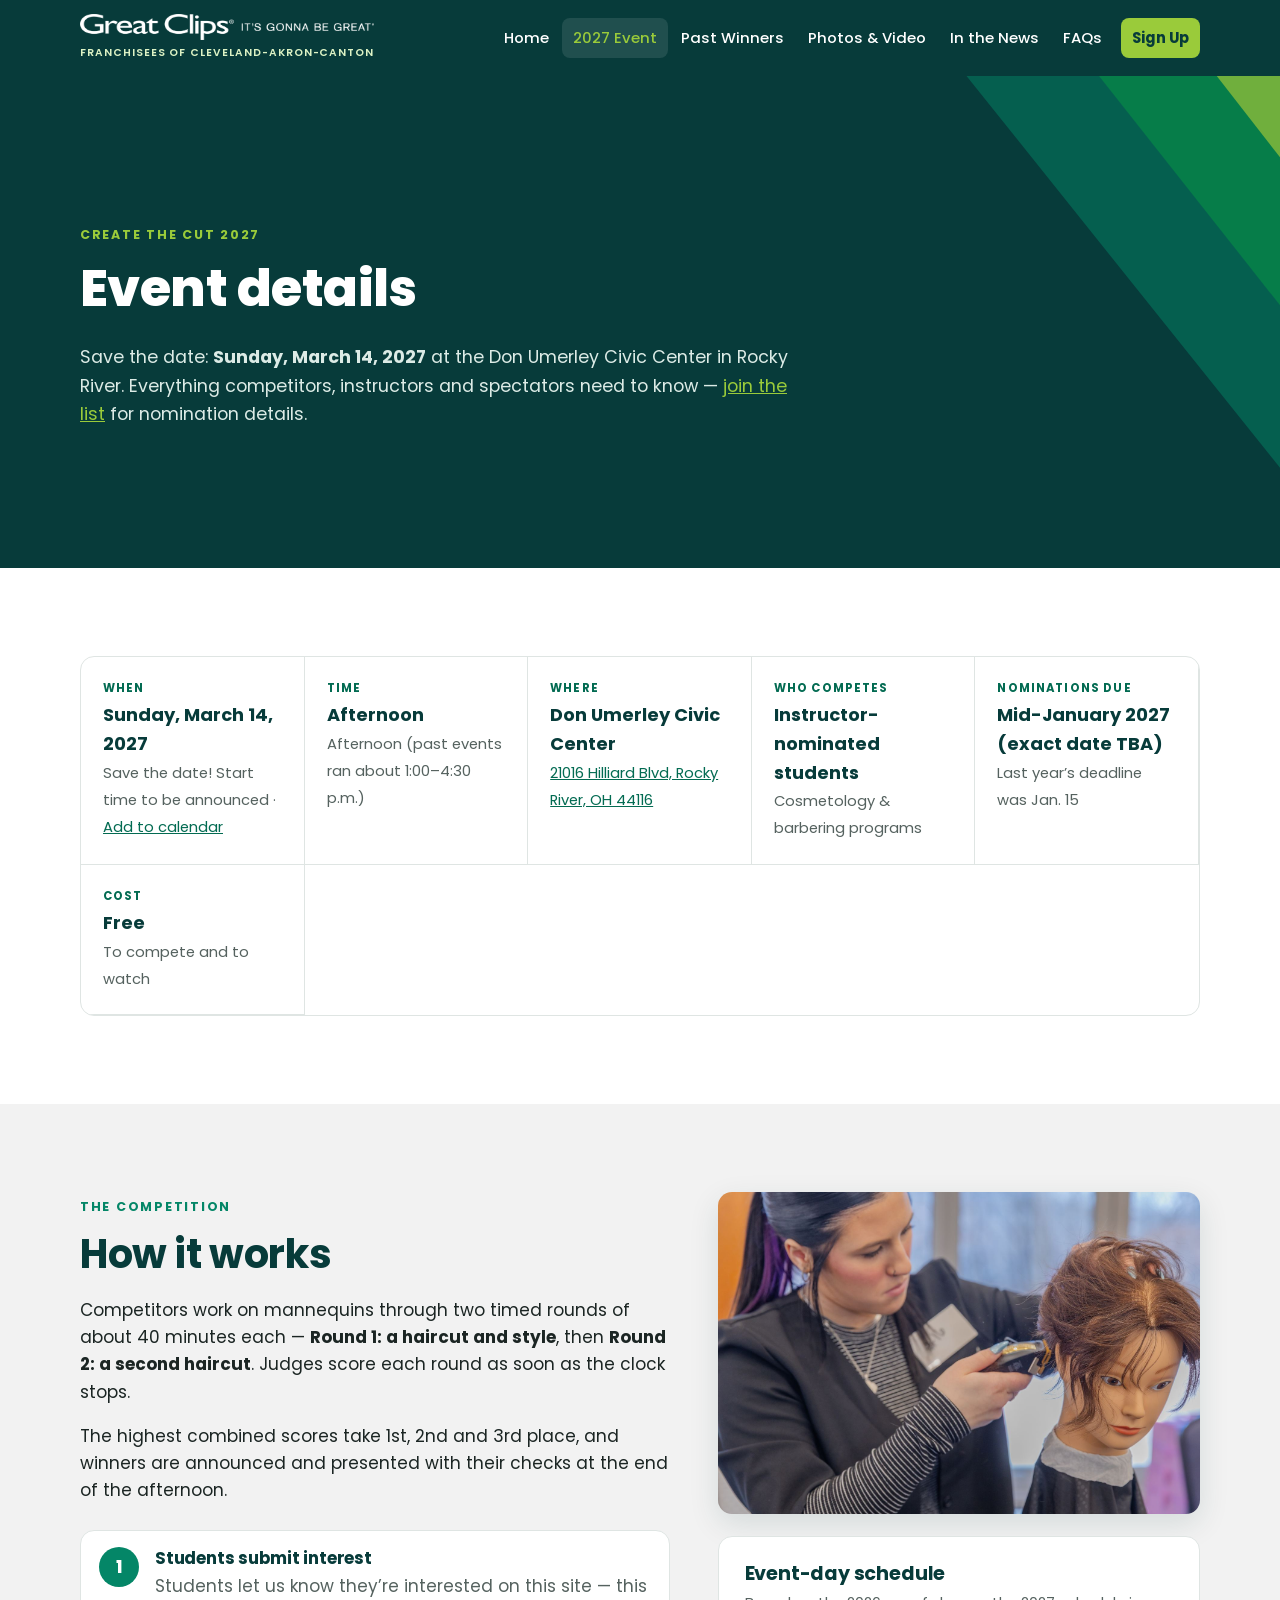
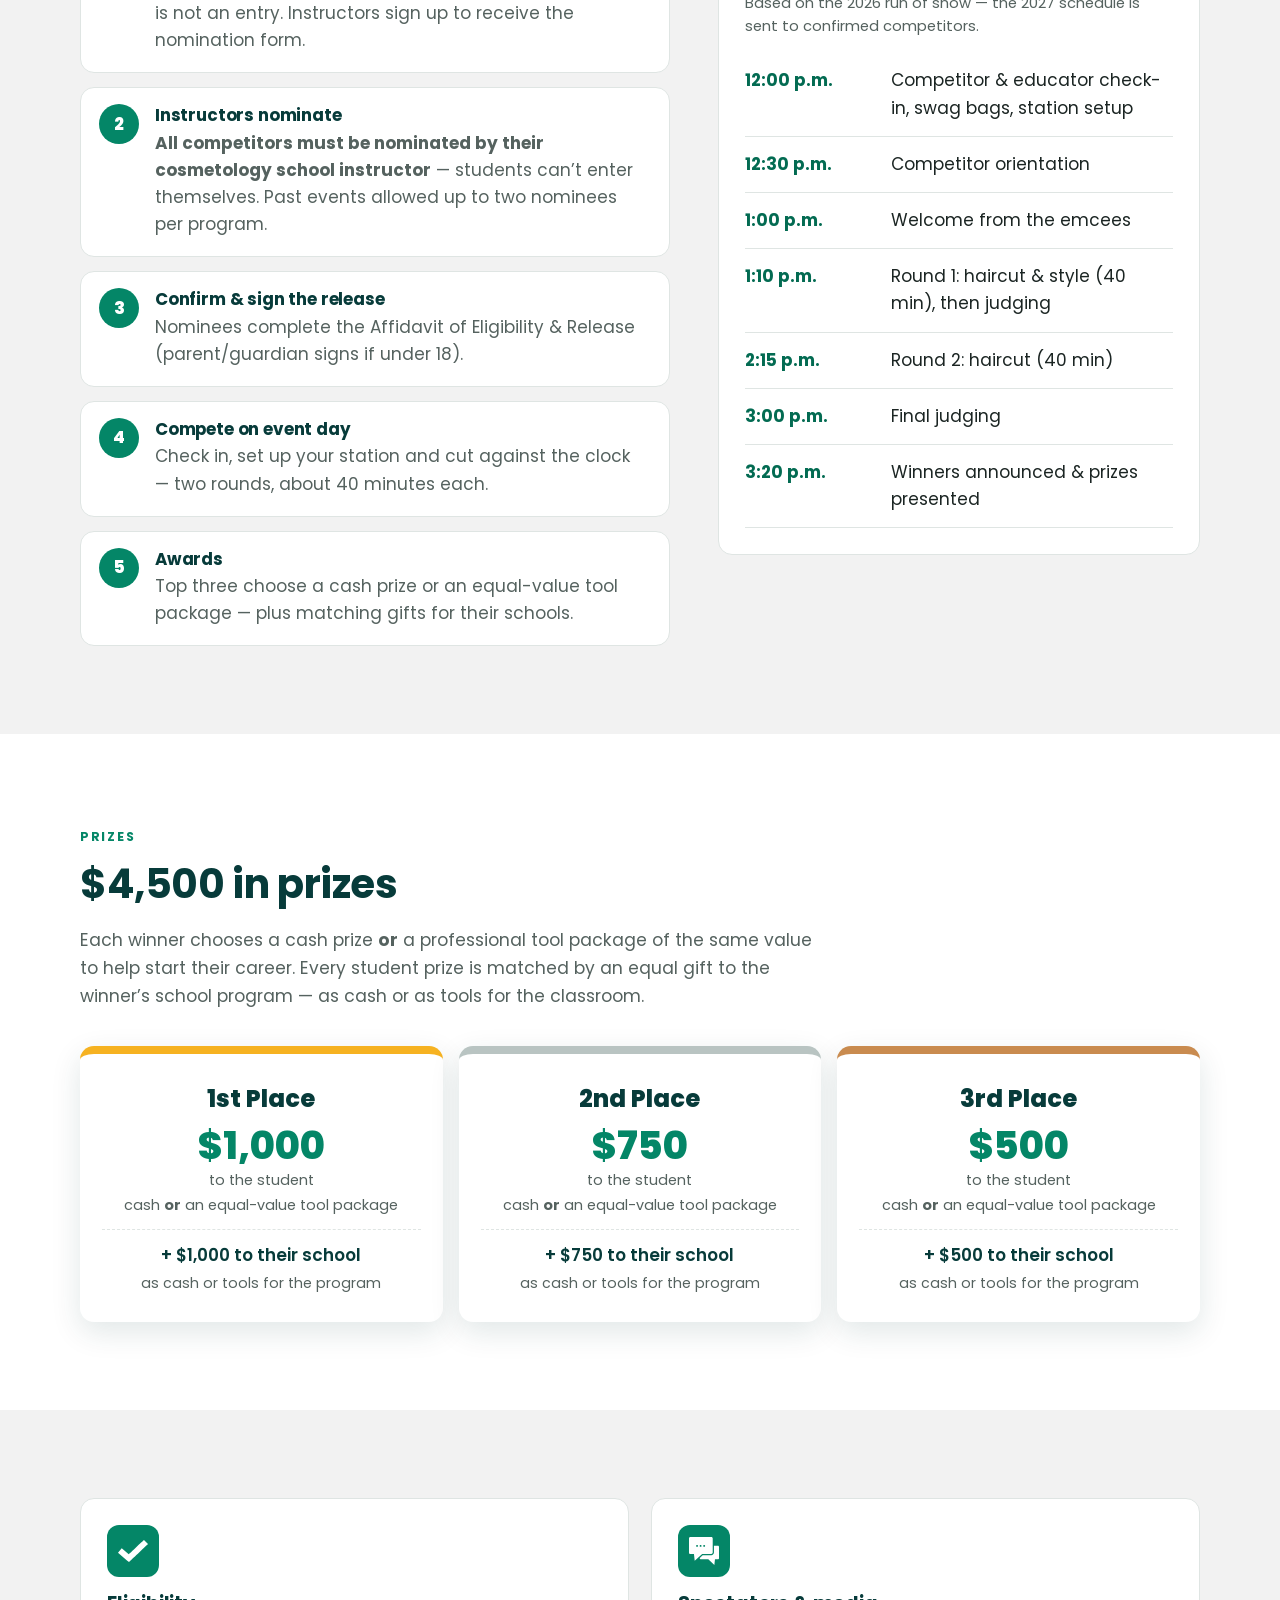
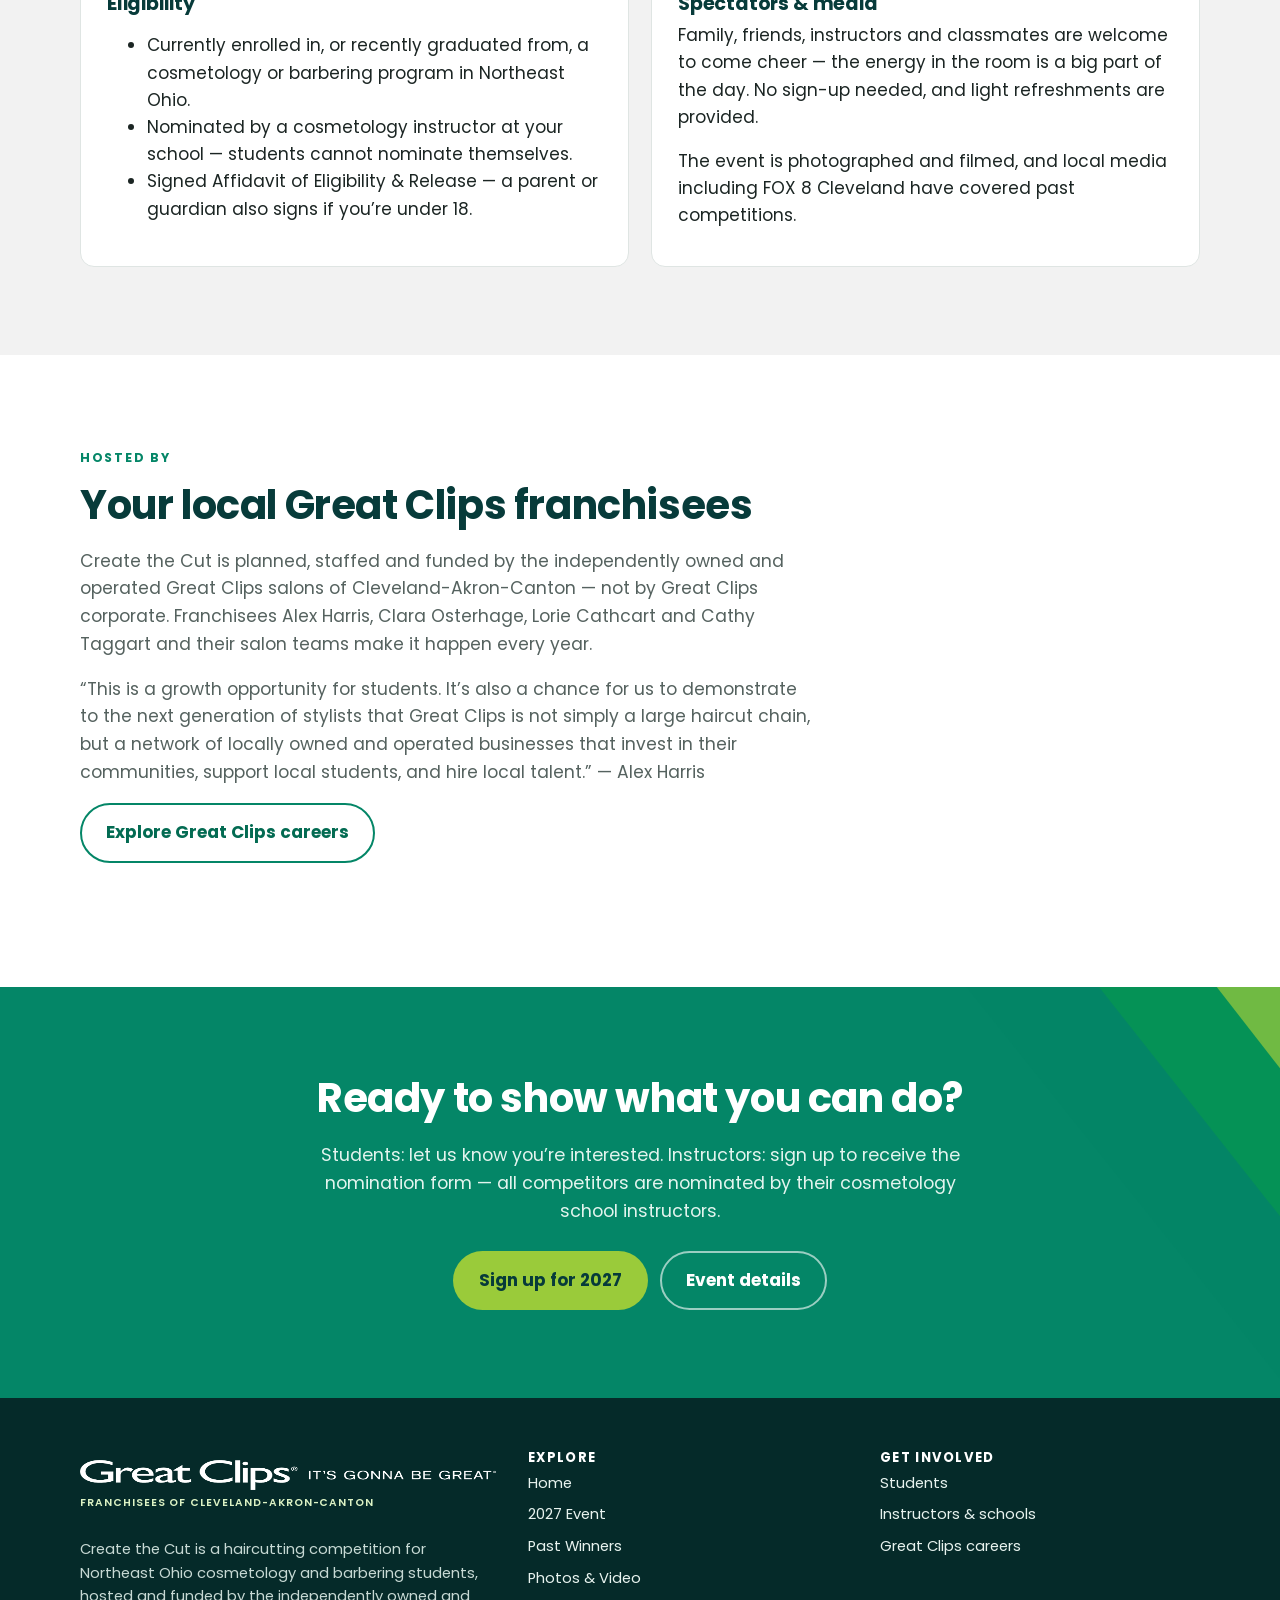
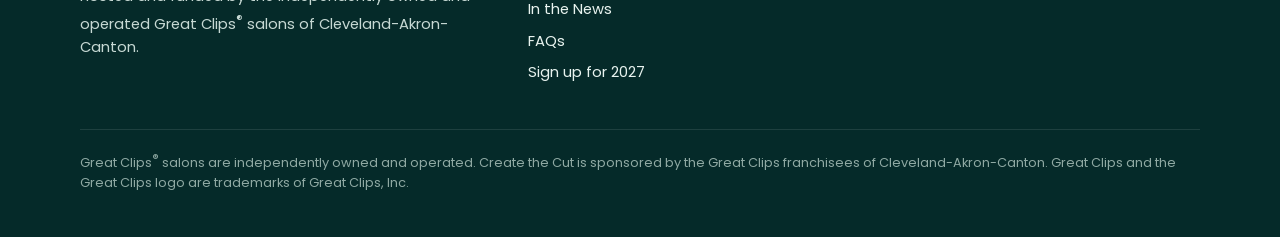
==== event.html @ e7cc9b96 "Add 2026 winners + 23 competitors; format = two 40-min rounds; 2026 run of show Co-Authored-By: Clau" ====
<!doctype html>
<html lang="en">
<head>
<meta charset="utf-8">
<meta name="viewport" content="width=device-width, initial-scale=1">
<title>Event Details | Create the Cut 2027</title>
<meta name="description" content="Date, format, prizes, eligibility and schedule for Create the Cut 2027, the Northeast Ohio student haircut competition.">
<meta property="og:title" content="Event Details | Create the Cut 2027">
<meta property="og:description" content="Date, format, prizes, eligibility and schedule for Create the Cut 2027, the Northeast Ohio student haircut competition.">
<meta property="og:image" content="assets/img/gallery/2025/ctc2025-01.jpg">
<meta name="theme-color" content="#073b3a">
<link rel="icon" href="assets/icons/shears.svg" type="image/svg+xml">
<link rel="preconnect" href="https://fonts.googleapis.com">
<link rel="preconnect" href="https://fonts.gstatic.com" crossorigin>
<link href="https://fonts.googleapis.com/css2?family=Poppins:wght@400;500;600;700;800&display=swap" rel="stylesheet">
<link rel="stylesheet" href="assets/css/site.css?v=1792579326">
</head>
<body>
<a class="skip" href="#main">Skip to content</a>
<header class="site-head">
  <div class="wrap">
    <a class="lockup " href="index.html" aria-label="Great Clips franchisees of Cleveland-Akron-Canton — home"><img src="assets/logo/gc-logo-tag-white.png" alt="Great Clips" width="276" height="26"><span>Franchisees of Cleveland-Akron-Canton</span></a>
    <button class="menu-btn" aria-expanded="false" aria-controls="nav">Menu</button>
    <nav class="nav" id="nav" aria-label="Main"><a href="index.html">Home</a><a href="event.html" aria-current=page>2027 Event</a><a href="past-events.html">Past Winners</a><a href="gallery.html">Photos & Video</a><a href="news.html">In the News</a><a href="faq.html">FAQs</a><a class="cta" href="signup.html">Sign Up</a></nav>
  </div>
</header>
<main id="main">

<section class="page-hero"><svg class="tri" viewBox="0 0 400 300" preserveAspectRatio="xMaxYMid slice" aria-hidden="true"><polygon points="160,0 400,0 400,300" fill="#048667" opacity=".55"/><polygon points="250,0 400,0 400,190" fill="#089f45" opacity=".55"/><polygon points="330,0 400,0 400,90" fill="#9acb3a" opacity=".8"/></svg><div class="wrap"><span class="eyebrow">Create the Cut 2027</span><h1>Event details</h1>
<p>Save the date: <b>Sunday, March 14, 2027</b> at the Don Umerley Civic Center in Rocky River. Everything competitors, instructors and spectators need to know — <a href="signup.html" style="color:var(--lime)">join the list</a> for nomination details.</p></div></section>

<section><div class="wrap">
  <div class="glance">
    <div><small>When</small><strong>Sunday, March 14, 2027</strong><span>Save the date! Start time to be announced · <a href="assets/create-the-cut-2027.ics" download>Add to calendar</a></span></div>
    <div><small>Time</small><strong>Afternoon</strong><span>Afternoon (past events ran about 1:00–4:30 p.m.)</span></div>
    <div><small>Where</small><strong>Don Umerley Civic Center</strong><span><a href="https://www.google.com/maps/search/?api=1&amp;query=Don+Umerley+Civic+Center+21016+Hilliard+Blvd+Rocky+River+OH+44116" target="_blank" rel="noopener">21016 Hilliard Blvd, Rocky River, OH 44116</a></span></div>
    <div><small>Who competes</small><strong>Instructor-nominated students</strong><span>Cosmetology &amp; barbering programs</span></div>
    <div><small>Nominations due</small><strong>Mid-January 2027 (exact date TBA)</strong><span>Last year’s deadline was Jan. 15</span></div>
    <div><small>Cost</small><strong>Free</strong><span>To compete and to watch</span></div>
  </div>
</div></section>

<section class="band-gray"><div class="wrap split" style="align-items:start">
  <div>
    <span class="eyebrow" style="color:var(--jade)">The competition</span>
    <h2>How it works</h2>
    <p>Competitors work on mannequins through two timed rounds of about 40 minutes each — <b>Round 1: a haircut and style</b>, then <b>Round 2: a second haircut</b>. Judges score each round as soon as the clock stops.</p>
    <p>The highest combined scores take 1st, 2nd and 3rd place, and winners are announced and presented with their checks at the end of the afternoon.</p>
    <div class="steps" style="margin-top:26px">
      <div class="step"><h3>Students submit interest</h3><p>Students let us know they’re interested on this site — this is not an entry. Instructors sign up to receive the nomination form.</p></div>
      <div class="step"><h3>Instructors nominate</h3><p><b>All competitors must be nominated by their cosmetology school instructor</b> — students can’t enter themselves. Past events allowed up to two nominees per program.</p></div>
      <div class="step"><h3>Confirm &amp; sign the release</h3><p>Nominees complete the Affidavit of Eligibility &amp; Release (parent/guardian signs if under 18).</p></div>
      <div class="step"><h3>Compete on event day</h3><p>Check in, set up your station and cut against the clock — two rounds, about 40 minutes each.</p></div>
      <div class="step"><h3>Awards</h3><p>Top three choose a cash prize or an equal-value tool package — plus matching gifts for their schools.</p></div>
    </div>
  </div>
  <div>
    <img src="assets/img/gallery/2025/ctc2025-21.jpg" alt="Competitor working on a haircut" loading="lazy" style="margin-bottom:22px">
    <div class="card">
      <h3>Event-day schedule</h3>
      <p style="color:var(--muted);font-size:.92rem">Based on the 2026 run of show — the 2027 schedule is sent to confirmed competitors.</p>
      <ul class="sched">
        <li><b>12:00 p.m.</b><span>Competitor &amp; educator check-in, swag bags, station setup</span></li>
        <li><b>12:30 p.m.</b><span>Competitor orientation</span></li>
        <li><b>1:00 p.m.</b><span>Welcome from the emcees</span></li>
        <li><b>1:10 p.m.</b><span>Round 1: haircut &amp; style (40 min), then judging</span></li>
        <li><b>2:15 p.m.</b><span>Round 2: haircut (40 min)</span></li>
        <li><b>3:00 p.m.</b><span>Final judging</span></li>
        <li><b>3:20 p.m.</b><span>Winners announced &amp; prizes presented</span></li>
      </ul>
    </div>
  </div>
</div></section>

<section><div class="wrap">
  <div class="section-head"><span class="eyebrow" style="color:var(--jade)">Prizes</span><h2>$4,500 in prizes</h2>
  <p>Each winner chooses a cash prize <b>or</b> a professional tool package of the same value to help start their career. Every student prize is matched by an equal gift to the winner’s school program — as cash or as tools for the classroom.</p></div>
  <div class="prizes"><div class="prize p1"><div class="place">1st Place</div><div class="amt">$1,000</div><div class="who">to the student</div><div class="who" style="margin-top:2px">cash <b>or</b> an equal-value tool package</div><span class="plus">+ $1,000 to their school<br><small style="font-weight:400;color:var(--muted)">as cash or tools for the program</small></span></div><div class="prize p2"><div class="place">2nd Place</div><div class="amt">$750</div><div class="who">to the student</div><div class="who" style="margin-top:2px">cash <b>or</b> an equal-value tool package</div><span class="plus">+ $750 to their school<br><small style="font-weight:400;color:var(--muted)">as cash or tools for the program</small></span></div><div class="prize p3"><div class="place">3rd Place</div><div class="amt">$500</div><div class="who">to the student</div><div class="who" style="margin-top:2px">cash <b>or</b> an equal-value tool package</div><span class="plus">+ $500 to their school<br><small style="font-weight:400;color:var(--muted)">as cash or tools for the program</small></span></div></div>
</div></section>

<section class="band-gray"><div class="wrap grid g2">
  <div class="card"><div class="ico"><img src="assets/icons/checkmark.svg" alt=""></div><h3>Eligibility</h3>
    <ul>
      <li>Currently enrolled in, or recently graduated from, a cosmetology or barbering program in Northeast Ohio.</li>
      <li>Nominated by a cosmetology instructor at your school — students cannot nominate themselves.</li>
      <li>Signed Affidavit of Eligibility &amp; Release — a parent or guardian also signs if you’re under 18.</li>
    </ul></div>
  <div class="card"><div class="ico"><img src="assets/icons/chat.svg" alt=""></div><h3>Spectators &amp; media</h3>
    <p>Family, friends, instructors and classmates are welcome to come cheer — the energy in the room is a big part of the day. No sign-up needed, and light refreshments are provided.</p>
    <p>The event is photographed and filmed, and local media including FOX 8 Cleveland have covered past competitions.</p></div>
</div></section>

<section><div class="wrap">
  <div class="section-head"><span class="eyebrow" style="color:var(--jade)">Hosted by</span><h2>Your local Great Clips franchisees</h2>
  <p>Create the Cut is planned, staffed and funded by the independently owned and operated Great Clips salons of Cleveland-Akron-Canton — not by Great Clips corporate. Franchisees Alex Harris, Clara Osterhage, Lorie Cathcart and Cathy Taggart and their salon teams make it happen every year.</p>
  <p>“This is a growth opportunity for students. It’s also a chance for us to demonstrate to the next generation of stylists that Great Clips is not simply a large haircut chain, but a network of locally owned and operated businesses that invest in their communities, support local students, and hire local talent.” — Alex Harris</p>
  <a class="btn btn-outline" href="https://jobs.greatclips.com" target="_blank" rel="noopener">Explore Great Clips careers</a></div>
</div></section>
<section class="cta-band"><svg class="tri" viewBox="0 0 400 300" preserveAspectRatio="xMaxYMid slice" aria-hidden="true"><polygon points="160,0 400,0 400,300" fill="#048667" opacity=".55"/><polygon points="250,0 400,0 400,190" fill="#089f45" opacity=".55"/><polygon points="330,0 400,0 400,90" fill="#9acb3a" opacity=".8"/></svg><div class="wrap" style="position:relative;z-index:1">
  <h2>Ready to show what you can do?</h2><p>Students: let us know you’re interested. Instructors: sign up to receive the nomination form — all competitors are nominated by their cosmetology school instructors.</p>
  <div class="btn-row"><a class="btn btn-lime" href="signup.html">Sign up for 2027</a><a class="btn btn-ghost" href="event.html">Event details</a></div>
</div></section>

</main>
<footer class="site-foot">
  <div class="wrap">
    <div class="cols">
      <div>
        <a class="lockup " href="index.html" aria-label="Great Clips franchisees of Cleveland-Akron-Canton — home"><img src="assets/logo/gc-logo-tag-white.png" alt="Great Clips" width="276" height="26"><span>Franchisees of Cleveland-Akron-Canton</span></a>
        <p style="margin-top:16px;max-width:30rem">Create the Cut is a haircutting competition for Northeast Ohio cosmetology and barbering students, hosted and funded by the independently owned and operated Great Clips<sup>®</sup> salons of Cleveland-Akron-Canton.</p>
      </div>
      <div>
        <h4>Explore</h4>
        <ul><li><a href="index.html">Home</a></li><li><a href="event.html">2027 Event</a></li><li><a href="past-events.html">Past Winners</a></li><li><a href="gallery.html">Photos & Video</a></li><li><a href="news.html">In the News</a></li><li><a href="faq.html">FAQs</a></li><li><a href="signup.html">Sign up for 2027</a></li></ul>
      </div>
      <div>
        <h4>Get involved</h4>
        <ul>
          <li><a href="signup.html?role=student">Students</a></li>
          <li><a href="signup.html?role=instructor">Instructors &amp; schools</a></li>
          <li><a href="https://jobs.greatclips.com" target="_blank" rel="noopener">Great Clips careers</a></li>
          
        </ul>
      </div>
    </div>
    <p class="fine">Great Clips<sup>®</sup> salons are independently owned and operated. Create the Cut is sponsored by the Great Clips franchisees of Cleveland-Akron-Canton. Great Clips and the Great Clips logo are trademarks of Great Clips, Inc.</p>
  </div>
</footer>
<div class="lightbox" role="dialog" aria-modal="true" aria-label="Photo viewer">
  <button class="x" aria-label="Close">×</button><button class="prev" aria-label="Previous photo">‹</button>
  <img alt=""><button class="next" aria-label="Next photo">›</button>
</div>
<script src="assets/js/site.js?v=1792579326"></script>
</body>
</html>
---- assets/css/site.css ----
/* Create the Cut — Great Clips 2025 brand: green-led palette, Poppins (digital brand font), black/white logo only. */
:root {
  --jade: #048667;
  --jade-ink: #036b52;
  --lime: #9acb3a;
  --emerald: #089f45;
  --dark: #073b3a;
  --darker: #052a29;
  --sky: #bee5e6;
  --mint: #ddf3c5;
  --gray: #f2f2f2;
  --marigold: #f6b221;
  --ink: #1b2523;
  --muted: #55625f;
  --line: #dfe5e3;
  --white: #fff;
  --radius: 14px;
  --shadow: 0 10px 30px rgba(7, 59, 58, .12);
  --max: 1160px;
  color-scheme: light;
}
* { box-sizing: border-box; }
html { scroll-behavior: smooth; -webkit-text-size-adjust: 100%; }
body {
  margin: 0; background: var(--white); color: var(--ink);
  font: 400 17px/1.6 "Poppins", system-ui, -apple-system, "Segoe UI", sans-serif;
}
img, video, iframe { max-width: 100%; display: block; }
a { color: var(--jade-ink); }
a:hover { color: var(--emerald); }
h1, h2, h3, h4 { line-height: 1.15; margin: 0 0 .5em; color: var(--dark); letter-spacing: -.01em; }
h1 { font-size: clamp(2.3rem, 5.5vw, 4.1rem); font-weight: 800; }
h2 { font-size: clamp(1.7rem, 3.4vw, 2.5rem); font-weight: 700; }
h3 { font-size: 1.2rem; font-weight: 700; }
p { margin: 0 0 1em; }
.wrap { max-width: var(--max); margin: 0 auto; padding: 0 20px; }
.skip { position: absolute; left: -999px; }
.skip:focus { left: 12px; top: 12px; z-index: 99; background: #fff; padding: 8px 12px; }
:focus-visible { outline: 3px solid var(--lime); outline-offset: 2px; }

/* ---------- header / logo lockup ---------- */
.site-head { background: var(--dark); color: #fff; position: sticky; top: 0; z-index: 50; }
.site-head .wrap { display: flex; align-items: center; justify-content: space-between; gap: 16px; min-height: 76px; }
.lockup { display: flex; flex-direction: column; text-decoration: none; color: #fff; padding: 10px 0; }
.lockup img { height: 26px; width: auto; }
.lockup span { font-size: .66rem; font-weight: 600; letter-spacing: .09em; text-transform: uppercase; color: var(--mint); margin-top: 5px; white-space: nowrap; }
.nav { display: flex; gap: 2px; align-items: center; }
.nav a { color: #fff; text-decoration: none; font-weight: 500; font-size: .93rem; padding: 8px 11px; border-radius: 8px; }
.nav a:hover, .nav a[aria-current="page"] { background: rgba(255,255,255,.1); color: var(--lime); }
.nav a.cta { background: var(--lime); color: var(--dark); font-weight: 700; margin-left: 6px; }
.nav a.cta:hover { background: #b2dc5c; color: var(--dark); }
.menu-btn { display: none; background: none; border: 2px solid rgba(255,255,255,.35); color: #fff; border-radius: 8px; padding: 6px 12px; font: inherit; font-weight: 600; cursor: pointer; }
@media (max-width: 960px) {
  .menu-btn { display: block; }
  .nav { display: none; position: absolute; left: 0; right: 0; top: 100%; background: var(--dark); flex-direction: column; align-items: stretch; padding: 8px 16px 18px; border-top: 1px solid rgba(255,255,255,.1); }
  .nav.open { display: flex; }
  .nav a { padding: 12px; font-size: 1rem; }
  .nav a.cta { margin: 8px 0 0; text-align: center; }
}

/* ---------- buttons ---------- */
.btn { display: inline-flex; align-items: center; gap: 8px; padding: 14px 24px; border-radius: 999px; font-weight: 700; text-decoration: none; border: 2px solid transparent; cursor: pointer; font: inherit; font-weight: 700; transition: transform .15s, background .15s; }
.btn:hover { transform: translateY(-1px); }
.btn-lime { background: var(--lime); color: var(--dark); }
.btn-lime:hover { background: #b2dc5c; color: var(--dark); }
.btn-jade { background: var(--jade); color: #fff; }
.btn-jade:hover { background: var(--jade-ink); color: #fff; }
.btn-ghost { border-color: rgba(255,255,255,.6); color: #fff; }
.btn-ghost:hover { background: rgba(255,255,255,.1); color: #fff; }
.btn-outline { border-color: var(--jade); color: var(--jade-ink); }
.btn-row { display: flex; flex-wrap: wrap; gap: 12px; }

/* ---------- hero ---------- */
.hero { position: relative; color: #fff; background: var(--dark); overflow: hidden; }
.hero-bg { position: absolute; inset: 0; background: center 35%/cover no-repeat; opacity: .42; }
.hero::after { content: ""; position: absolute; inset: 0; background: linear-gradient(100deg, var(--dark) 15%, rgba(7,59,58,.55) 60%, rgba(4,134,103,.35)); }
.hero .wrap { position: relative; z-index: 1; padding-top: clamp(56px, 9vw, 110px); padding-bottom: clamp(56px, 9vw, 110px); }
.hero h1 { color: #fff; max-width: 13ch; }
.hero h1 em { font-style: normal; color: var(--lime); }
.hero .lede { font-size: clamp(1.05rem, 1.6vw, 1.25rem); max-width: 40rem; color: #e8f3ef; }
.eyebrow { display: inline-block; font-size: .78rem; font-weight: 700; letter-spacing: .14em; text-transform: uppercase; color: var(--lime); margin-bottom: 14px; }
.hero .facts { display: flex; flex-wrap: wrap; gap: 10px 28px; margin: 22px 0 30px; font-weight: 600; }
.hero .facts span::before { content: "▸ "; color: var(--lime); }
.page-hero { background: var(--dark); color: #fff; position: relative; overflow: hidden; }
.page-hero .wrap { padding-top: 56px; padding-bottom: 52px; position: relative; z-index: 1; }
.page-hero h1 { color: #fff; font-size: clamp(2rem, 4.4vw, 3.2rem); }
.page-hero p { color: #dcebe6; max-width: 46rem; font-size: 1.1rem; margin: 0; }
.tri { position: absolute; right: -40px; top: 0; bottom: 0; width: 46%; pointer-events: none; opacity: .9; }

/* ---------- sections ---------- */
section { padding: clamp(52px, 7vw, 88px) 0; }
.band-gray { background: var(--gray); }
.band-mint { background: var(--mint); }
.band-jade { background: var(--jade); color: #fff; }
.band-jade h2, .band-jade h3 { color: #fff; }
.band-dark { background: var(--dark); color: #fff; }
.band-dark h2, .band-dark h3 { color: #fff; }
.section-head { max-width: 46rem; margin-bottom: 36px; }
.section-head p { color: var(--muted); font-size: 1.08rem; }
.band-jade .section-head p, .band-dark .section-head p { color: #dcefe8; }
.grid { display: grid; gap: 22px; }
.g2 { grid-template-columns: repeat(auto-fit, minmax(300px, 1fr)); }
.g3 { grid-template-columns: repeat(auto-fit, minmax(260px, 1fr)); }
.g4 { grid-template-columns: repeat(auto-fit, minmax(200px, 1fr)); }
.split { display: grid; grid-template-columns: 1.1fr .9fr; gap: 48px; align-items: center; }
@media (max-width: 860px) { .split { grid-template-columns: 1fr; gap: 28px; } }
.split img { border-radius: var(--radius); box-shadow: var(--shadow); width: 100%; height: 100%; max-height: 460px; object-fit: cover; }

/* ---------- cards / stats ---------- */
.card { background: #fff; border: 1px solid var(--line); border-radius: var(--radius); padding: 26px; }
.card h3 { margin-bottom: .35em; }
.card p:last-child { margin-bottom: 0; }
.card .ico { width: 52px; height: 52px; border-radius: 12px; background: var(--jade); display: grid; place-items: center; margin-bottom: 16px; }
.card .ico img { width: 30px; height: 30px; filter: brightness(0) invert(1); }
.stat { text-align: left; padding: 6px 0; }
.stat b { display: block; font-size: clamp(2.3rem, 4.6vw, 3.3rem); font-weight: 800; color: var(--lime); line-height: 1; margin-bottom: 8px; }
.stat span { font-weight: 500; color: #e6f2ee; }
.band-mint .stat b, .band-gray .stat b { color: var(--jade); }
.band-mint .stat span { color: var(--dark); }
.note { font-size: .82rem; color: var(--muted); margin-top: 20px; }
.band-jade .note, .band-dark .note { color: #bfe0d6; }

/* prize table */
.prizes { display: grid; grid-template-columns: repeat(3, 1fr); gap: 16px; }
@media (max-width: 700px) { .prizes { grid-template-columns: 1fr; } }
.prize { background: #fff; color: var(--ink); border-radius: var(--radius); padding: 26px 22px; text-align: center; border-top: 8px solid var(--lime); box-shadow: var(--shadow); }
.prize.p1 { border-top-color: var(--marigold); }
.prize.p2 { border-top-color: #b9c4c2; }
.prize.p3 { border-top-color: #c98b4f; }
.prize .place { font-weight: 800; font-size: 1.5rem; color: var(--dark); }
.prize .amt { font-size: 2.4rem; font-weight: 800; color: var(--jade); line-height: 1.1; margin: 6px 0 2px; }
.prize .who { font-size: .9rem; color: var(--muted); }
.prize .plus { display: block; margin-top: 12px; padding-top: 12px; border-top: 1px dashed var(--line); font-weight: 600; color: var(--dark); }

/* timeline / steps */
.steps { counter-reset: s; display: grid; gap: 14px; }
.step { position: relative; padding: 18px 20px 18px 74px; background: #fff; border: 1px solid var(--line); border-radius: var(--radius); }
.step::before { counter-increment: s; content: counter(s); position: absolute; left: 18px; top: 16px; width: 40px; height: 40px; border-radius: 50%; background: var(--jade); color: #fff; font-weight: 800; display: grid; place-items: center; }
.step h3 { margin: 0 0 4px; font-size: 1.05rem; }
.step p { margin: 0; color: var(--muted); }
.sched { list-style: none; margin: 0; padding: 0; }
.sched li { display: grid; grid-template-columns: 130px 1fr; gap: 16px; padding: 14px 0; border-bottom: 1px solid var(--line); }
.sched li b { color: var(--jade-ink); }
@media (max-width: 520px) { .sched li { grid-template-columns: 1fr; gap: 2px; } }
.glance { display: grid; grid-template-columns: repeat(auto-fit, minmax(220px, 1fr)); gap: 0; border: 1px solid var(--line); border-radius: var(--radius); overflow: hidden; background: #fff; }
.glance div { padding: 22px; border-right: 1px solid var(--line); border-bottom: 1px solid var(--line); }
.glance small { display: block; text-transform: uppercase; letter-spacing: .1em; font-weight: 700; font-size: .72rem; color: var(--jade-ink); margin-bottom: 4px; }
.glance strong { display: block; font-size: 1.12rem; color: var(--dark); }
.glance span { color: var(--muted); font-size: .92rem; }
.tag { display: inline-block; background: var(--mint); color: var(--dark); font-weight: 600; font-size: .78rem; padding: 3px 10px; border-radius: 999px; }
.tba { background: #fff4d6; color: #6b4b00; }

/* ---------- past events ---------- */
.year-nav { display: flex; gap: 8px; flex-wrap: wrap; margin-bottom: 8px; }
.year-nav a { text-decoration: none; font-weight: 700; padding: 8px 18px; border-radius: 999px; border: 2px solid var(--jade); color: var(--jade-ink); }
.year-nav a:hover { background: var(--jade); color: #fff; }
.year { scroll-margin-top: 90px; }
.year-head { display: flex; flex-wrap: wrap; align-items: baseline; gap: 10px 20px; margin-bottom: 18px; }
.year-head h2 { margin: 0; font-size: clamp(2.4rem, 5vw, 3.6rem); color: var(--jade); }
.meta { display: flex; flex-wrap: wrap; gap: 8px; }
.podium { display: grid; grid-template-columns: repeat(3, 1fr); gap: 16px; margin: 26px 0; }
@media (max-width: 760px) { .podium { grid-template-columns: 1fr; } }
.winner { border-radius: var(--radius); padding: 22px; background: var(--dark); color: #fff; position: relative; overflow: hidden; }
.winner .medal { width: 46px; height: 46px; border-radius: 50%; display: grid; place-items: center; font-weight: 800; color: var(--dark); background: var(--marigold); margin-bottom: 12px; }
.winner.p2 .medal { background: #d5dddb; }
.winner.p3 .medal { background: #d9a06b; }
.winner .nm { font-size: 1.3rem; font-weight: 700; line-height: 1.2; }
.winner .sc { color: var(--mint); font-size: .95rem; margin-top: 4px; }
.winner .amt { margin-top: 14px; font-size: .88rem; color: #cde6de; }
.winner .amt b { color: var(--lime); }
.pending { border: 2px dashed var(--line); border-radius: var(--radius); padding: 22px; color: var(--muted); background: #fff; margin: 22px 0; }
details.roster { background: #fff; border: 1px solid var(--line); border-radius: var(--radius); margin-top: 18px; }
details.roster summary { cursor: pointer; padding: 16px 20px; font-weight: 700; color: var(--dark); list-style: none; display: flex; justify-content: space-between; }
details.roster summary::after { content: "+"; font-size: 1.4rem; line-height: 1; color: var(--jade); }
details.roster[open] summary::after { content: "–"; }
.roster-grid { display: grid; grid-template-columns: repeat(auto-fill, minmax(250px, 1fr)); gap: 0 24px; padding: 0 20px 18px; }
.roster-grid div { padding: 9px 0; border-bottom: 1px solid var(--gray); }
.roster-grid b { display: block; font-weight: 600; }
.roster-grid span { font-size: .86rem; color: var(--muted); }
.schools { columns: 2 260px; padding: 0 20px 18px; margin: 0; list-style: none; }
.schools li { padding: 6px 0; break-inside: avoid; }
.schools li span { color: var(--muted); font-size: .86rem; }
.strip { display: grid; grid-template-columns: repeat(auto-fill, minmax(150px, 1fr)); gap: 8px; margin-top: 18px; }
.strip img { aspect-ratio: 1; object-fit: cover; border-radius: 10px; width: 100%; cursor: zoom-in; }
.divider { height: 1px; background: var(--line); margin: 56px 0; }

/* ---------- gallery ---------- */
.filters { display: flex; flex-wrap: wrap; gap: 8px; margin-bottom: 24px; }
.filters button { font: inherit; font-weight: 600; padding: 8px 18px; border-radius: 999px; border: 2px solid var(--jade); background: #fff; color: var(--jade-ink); cursor: pointer; }
.filters button[aria-pressed="true"] { background: var(--jade); color: #fff; }
.masonry { columns: 3 280px; column-gap: 12px; }
.masonry figure { margin: 0 0 12px; break-inside: avoid; position: relative; }
.masonry img { width: 100%; height: auto; border-radius: 10px; cursor: zoom-in; background: var(--gray); }
.masonry figcaption { position: absolute; left: 10px; top: 10px; background: rgba(7,59,58,.82); color: #fff; font-size: .72rem; font-weight: 700; padding: 2px 9px; border-radius: 999px; }
.videos { display: grid; grid-template-columns: repeat(auto-fit, minmax(320px, 1fr)); gap: 22px; }
.vid { background: #fff; border-radius: var(--radius); overflow: hidden; border: 1px solid var(--line); }
.vid video, .vid .yt { width: 100%; aspect-ratio: 16/9; background: #000; border: 0; }
.vid .cap { padding: 14px 18px; }
.vid .cap b { display: block; color: var(--dark); }
.vid .cap span { font-size: .88rem; color: var(--muted); }
.lightbox { position: fixed; inset: 0; background: rgba(5,20,19,.94); display: none; align-items: center; justify-content: center; z-index: 100; padding: 20px; }
.lightbox.open { display: flex; }
.lightbox img { max-height: 88vh; max-width: 92vw; border-radius: 8px; }
.lightbox button { position: absolute; background: rgba(255,255,255,.12); color: #fff; border: 0; font-size: 1.6rem; width: 52px; height: 52px; border-radius: 50%; cursor: pointer; }
.lightbox .x { top: 16px; right: 16px; }
.lightbox .prev { left: 14px; top: 50%; transform: translateY(-50%); }
.lightbox .next { right: 14px; top: 50%; transform: translateY(-50%); }

/* ---------- news ---------- */
.feature-video { display: grid; grid-template-columns: 1.4fr 1fr; gap: 32px; align-items: center; }
@media (max-width: 860px) { .feature-video { grid-template-columns: 1fr; } }
.feature-video .yt { width: 100%; aspect-ratio: 16/9; border: 0; border-radius: var(--radius); box-shadow: var(--shadow); background: #000; }
.article { display: flex; flex-direction: column; text-decoration: none; color: inherit; transition: transform .15s, box-shadow .15s; }
.article:hover { transform: translateY(-3px); box-shadow: var(--shadow); color: inherit; }
.article .src { font-size: .76rem; text-transform: uppercase; letter-spacing: .1em; font-weight: 700; color: var(--jade-ink); }
.article h3 { margin: 8px 0; }
.article .date { font-size: .85rem; color: var(--muted); }
.article .go { margin-top: auto; padding-top: 14px; font-weight: 700; color: var(--jade-ink); }

/* ---------- FAQ ---------- */
.faq { max-width: 860px; }
.faq h2 { margin-top: 44px; font-size: 1.5rem; }
.faq h2:first-child { margin-top: 0; }
.faq details { border-bottom: 1px solid var(--line); }
.faq summary { cursor: pointer; padding: 20px 40px 20px 0; font-weight: 600; font-size: 1.08rem; color: var(--dark); list-style: none; position: relative; }
.faq summary::-webkit-details-marker { display: none; }
.faq summary::after { content: "+"; position: absolute; right: 6px; top: 14px; font-size: 1.7rem; color: var(--jade); font-weight: 400; }
.faq details[open] summary::after { content: "–"; }
.faq .a { padding: 0 0 20px; color: #2f3b39; }

/* ---------- form ---------- */
.form-wrap { display: grid; grid-template-columns: 1fr 340px; gap: 40px; align-items: start; }
@media (max-width: 900px) { .form-wrap { grid-template-columns: 1fr; } }
form.signup { background: #fff; border: 1px solid var(--line); border-radius: var(--radius); padding: clamp(20px, 4vw, 36px); box-shadow: var(--shadow); }
fieldset { border: 0; padding: 0; margin: 0 0 24px; }
legend { font-weight: 700; color: var(--dark); font-size: 1.05rem; margin-bottom: 12px; padding: 0; }
.roles { display: grid; grid-template-columns: repeat(auto-fit, minmax(180px, 1fr)); gap: 10px; }
.roles label { border: 2px solid var(--line); border-radius: 12px; padding: 14px; cursor: pointer; display: flex; gap: 10px; align-items: flex-start; font-weight: 600; line-height: 1.3; }
.roles label small { display: block; font-weight: 400; color: var(--muted); font-size: .82rem; margin-top: 2px; }
.roles input { margin-top: 3px; accent-color: var(--jade); }
.roles label:has(input:checked) { border-color: var(--jade); background: #f1faf6; }
.fields { display: grid; grid-template-columns: 1fr 1fr; gap: 16px; }
.fields .full { grid-column: 1 / -1; }
@media (max-width: 600px) { .fields { grid-template-columns: 1fr; } }
.field label { display: block; font-weight: 600; font-size: .92rem; margin-bottom: 6px; color: var(--dark); }
.field label i { font-style: normal; color: var(--muted); font-weight: 400; }
input[type=text], input[type=email], input[type=tel], input[type=number], select, textarea {
  width: 100%; font: inherit; font-size: 1rem; padding: 12px 14px; border: 1.5px solid #c9d3d0; border-radius: 10px; background: #fff; color: var(--ink);
}
input:focus, select:focus, textarea:focus { border-color: var(--jade); outline: 3px solid rgba(154,203,58,.45); outline-offset: 0; }
textarea { min-height: 96px; resize: vertical; }
.check { display: flex; gap: 10px; align-items: flex-start; font-size: .92rem; color: #2f3b39; margin-top: 8px; }
.check input { margin-top: 4px; accent-color: var(--jade); width: 18px; height: 18px; flex: none; }
.hp { position: absolute; left: -5000px; }
.role-only { display: none; }
.form-msg { margin-top: 16px; padding: 14px 16px; border-radius: 10px; display: none; font-weight: 500; }
.form-msg.ok { display: block; background: var(--mint); color: var(--dark); }
.form-msg.err { display: block; background: #fde8e4; color: #7a1d0c; }
.form-msg.info { display: block; background: #fff4d6; color: #5c4100; }
.aside-card { background: var(--dark); color: #fff; border-radius: var(--radius); padding: 28px; position: sticky; top: 100px; }
.aside-card h3 { color: #fff; }
.aside-card ul { padding-left: 18px; margin: 0 0 1em; color: #dcebe6; }
.aside-card li { margin-bottom: 8px; }
.aside-card .big { font-size: 2.3rem; font-weight: 800; color: var(--lime); line-height: 1; }

/* ---------- CTA + footer ---------- */
.cta-band { background: var(--jade); color: #fff; text-align: center; position: relative; overflow: hidden; }
.cta-band h2 { color: #fff; }
.cta-band p { color: #e3f4ee; max-width: 40rem; margin: 0 auto 26px; font-size: 1.1rem; }
.cta-band .btn-row { justify-content: center; }
.site-foot { background: var(--darker); color: #c7d9d4; padding: 52px 0 30px; font-size: .92rem; }
.site-foot .cols { display: grid; grid-template-columns: 1.3fr 1fr 1fr; gap: 32px; }
@media (max-width: 760px) { .site-foot .cols { grid-template-columns: 1fr; } }
.site-foot a { color: #e8f3ef; text-decoration: none; }
.site-foot a:hover { color: var(--lime); }
.site-foot h4 { color: #fff; font-size: .82rem; text-transform: uppercase; letter-spacing: .1em; }
.site-foot ul { list-style: none; padding: 0; margin: 0; }
.site-foot li { margin-bottom: 8px; }
.site-foot .lockup img { height: 30px; }
.site-foot .fine { border-top: 1px solid rgba(255,255,255,.1); margin-top: 36px; padding-top: 20px; font-size: .8rem; color: #8fa9a3; }
.countdown { display: flex; gap: 10px; margin: 0 0 26px; }
.countdown div { background: rgba(255,255,255,.1); border-radius: 12px; padding: 10px 14px; text-align: center; min-width: 74px; }
.countdown b { display: block; font-size: 1.8rem; color: var(--lime); line-height: 1.1; }
.countdown small { font-size: .7rem; text-transform: uppercase; letter-spacing: .1em; }
@media (prefers-reduced-motion: reduce) { * { scroll-behavior: auto !important; transition: none !important; } }
@media (max-width: 480px) {
  .site-head .wrap { gap: 10px; padding: 0 16px; }
  .lockup img { height: 20px; }
  .lockup span { font-size: .54rem; letter-spacing: .06em; }
  .menu-btn { padding: 6px 10px; flex: none; }
  .wrap { padding: 0 16px; }
}

.callout { background: #fff4d6; border-left: 6px solid var(--marigold); color: #4a3500; padding: 14px 18px; border-radius: 10px; margin-bottom: 24px; }
.role-note { margin: 14px 0 0; padding: 12px 16px; border-radius: 10px; background: var(--mint); color: var(--dark); font-size: .94rem; }
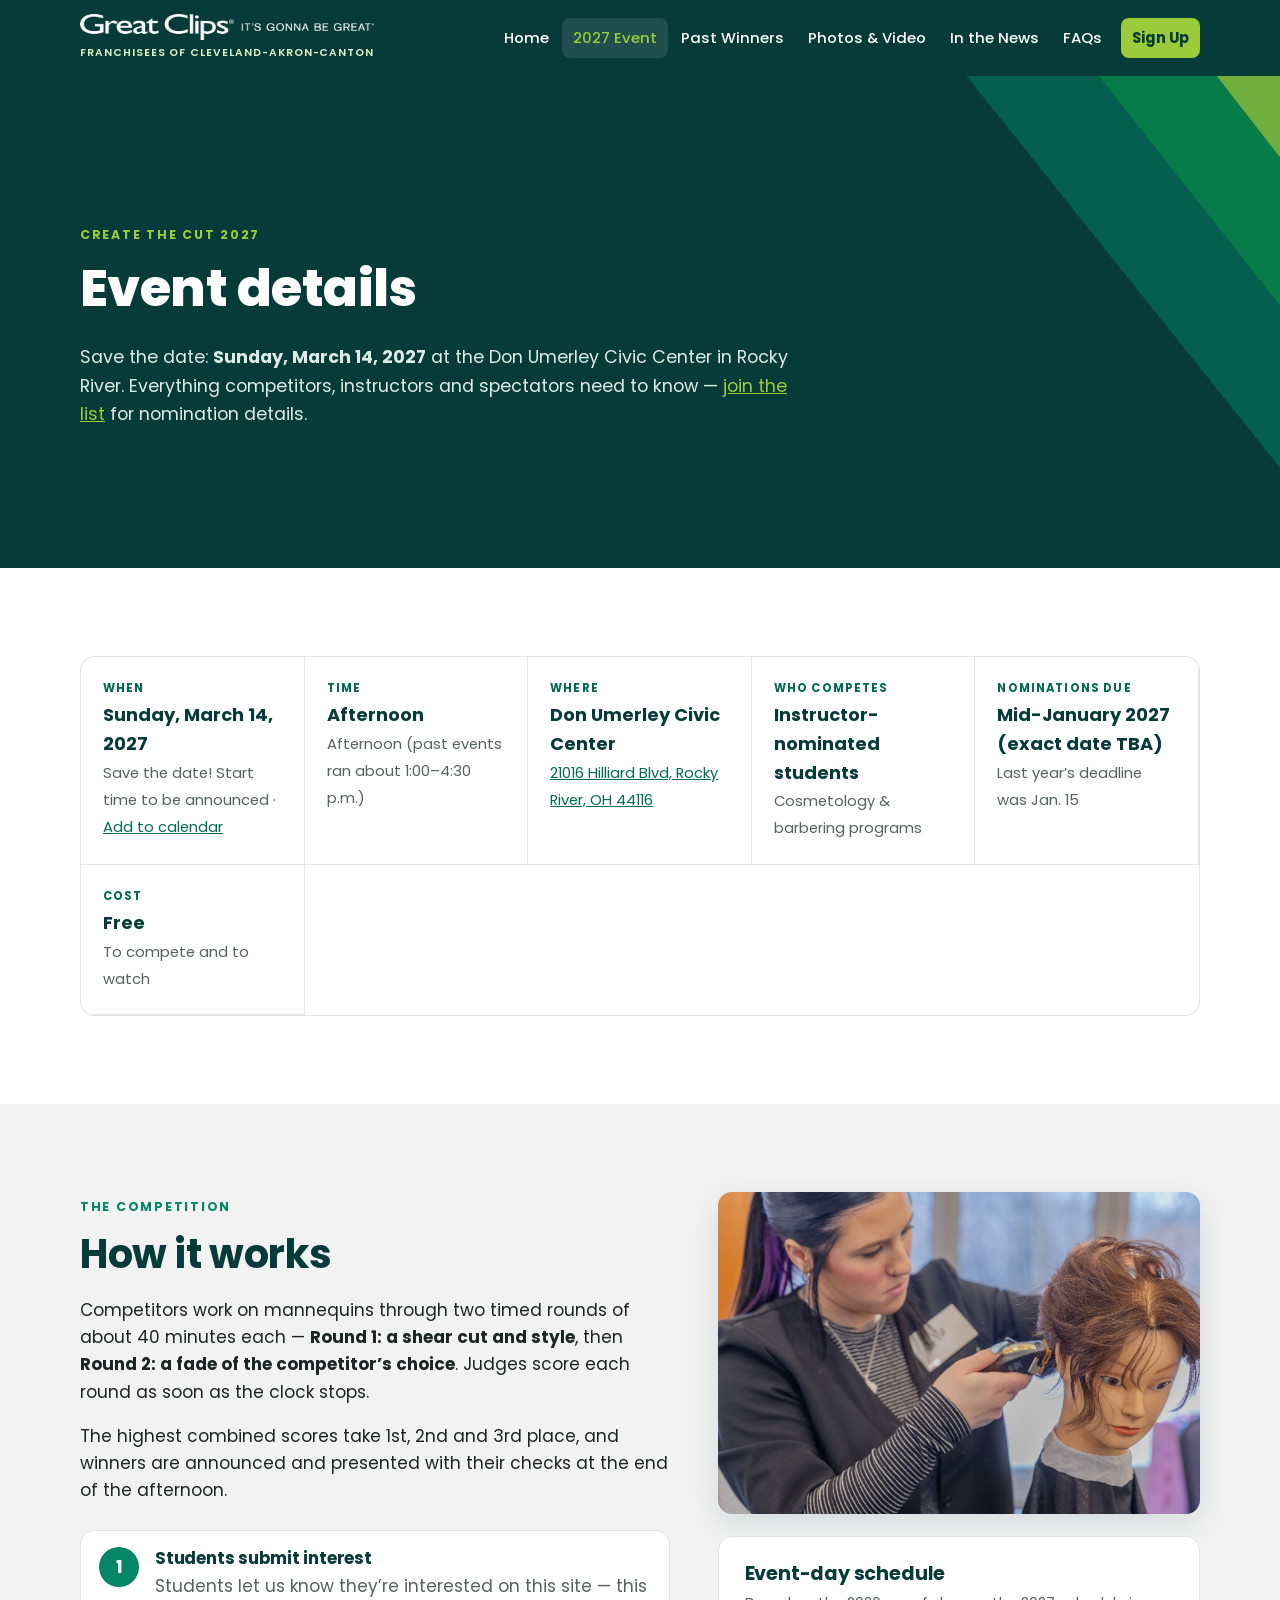
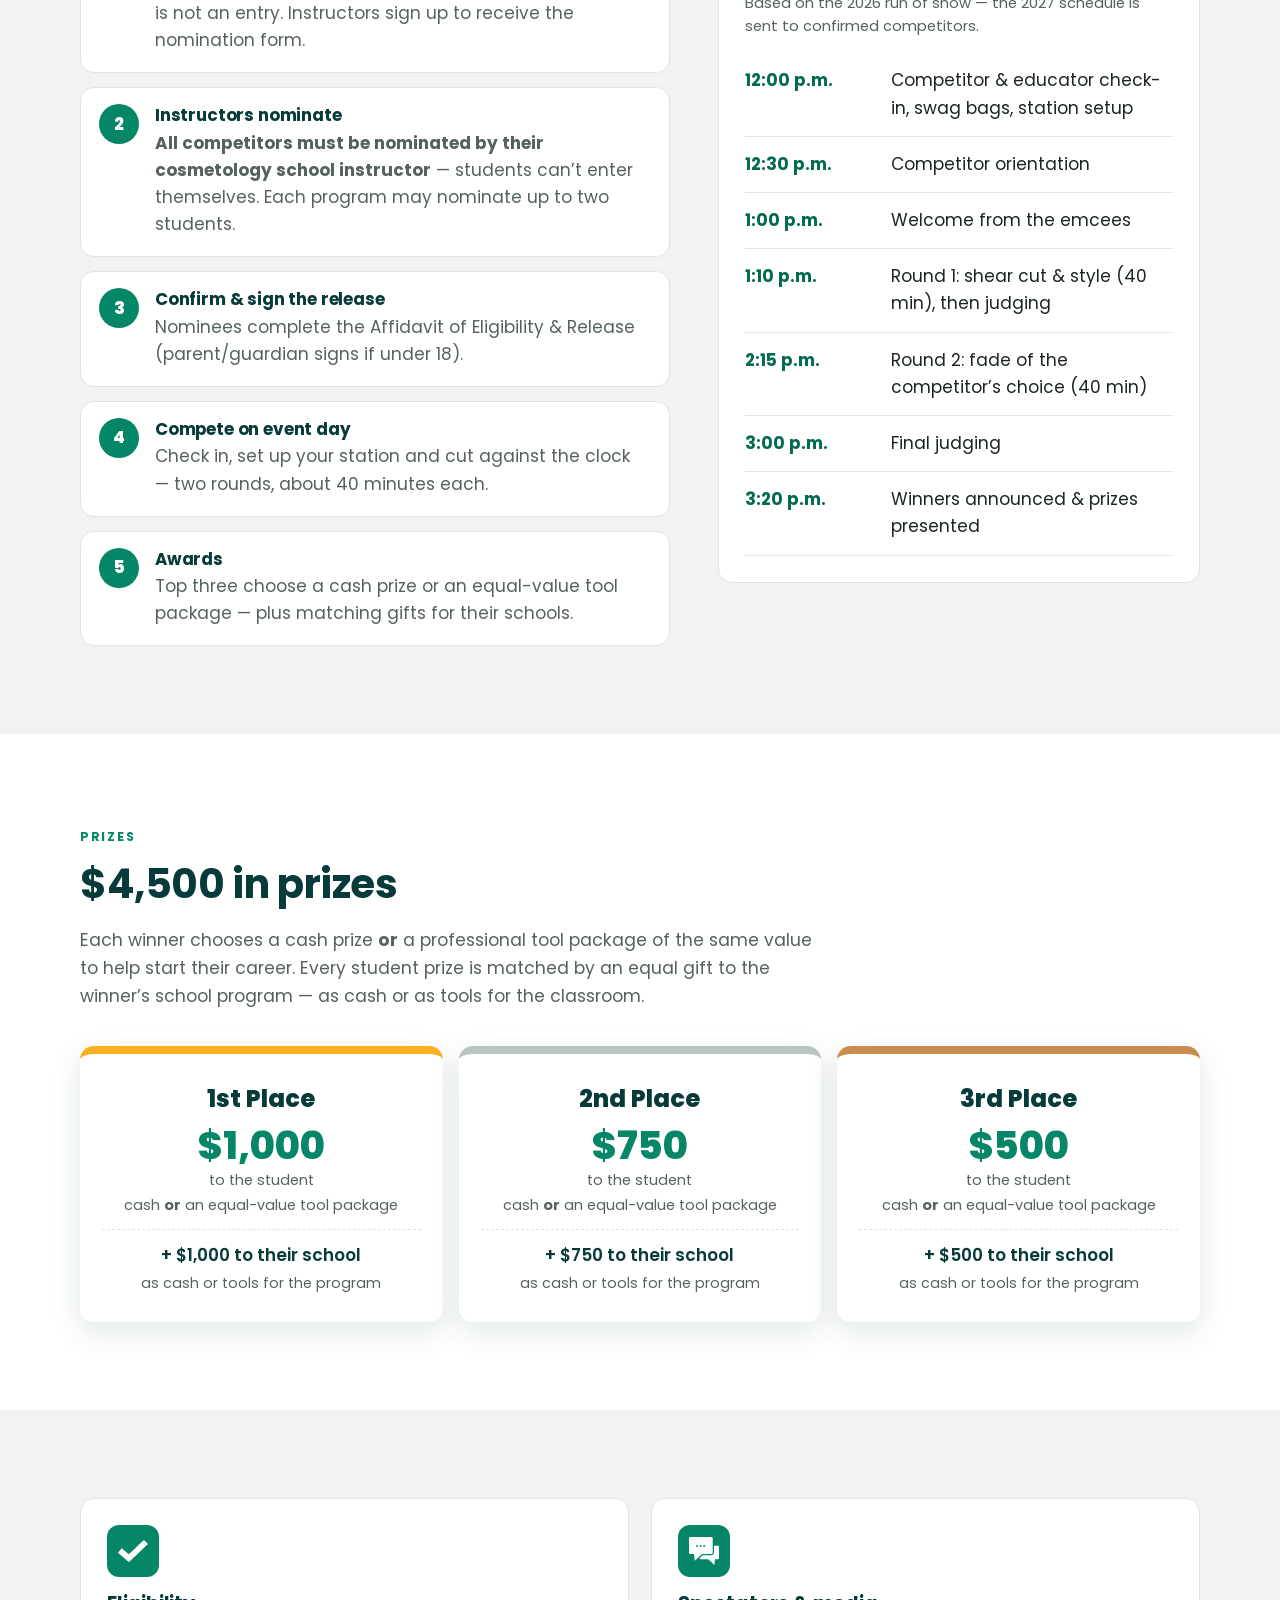
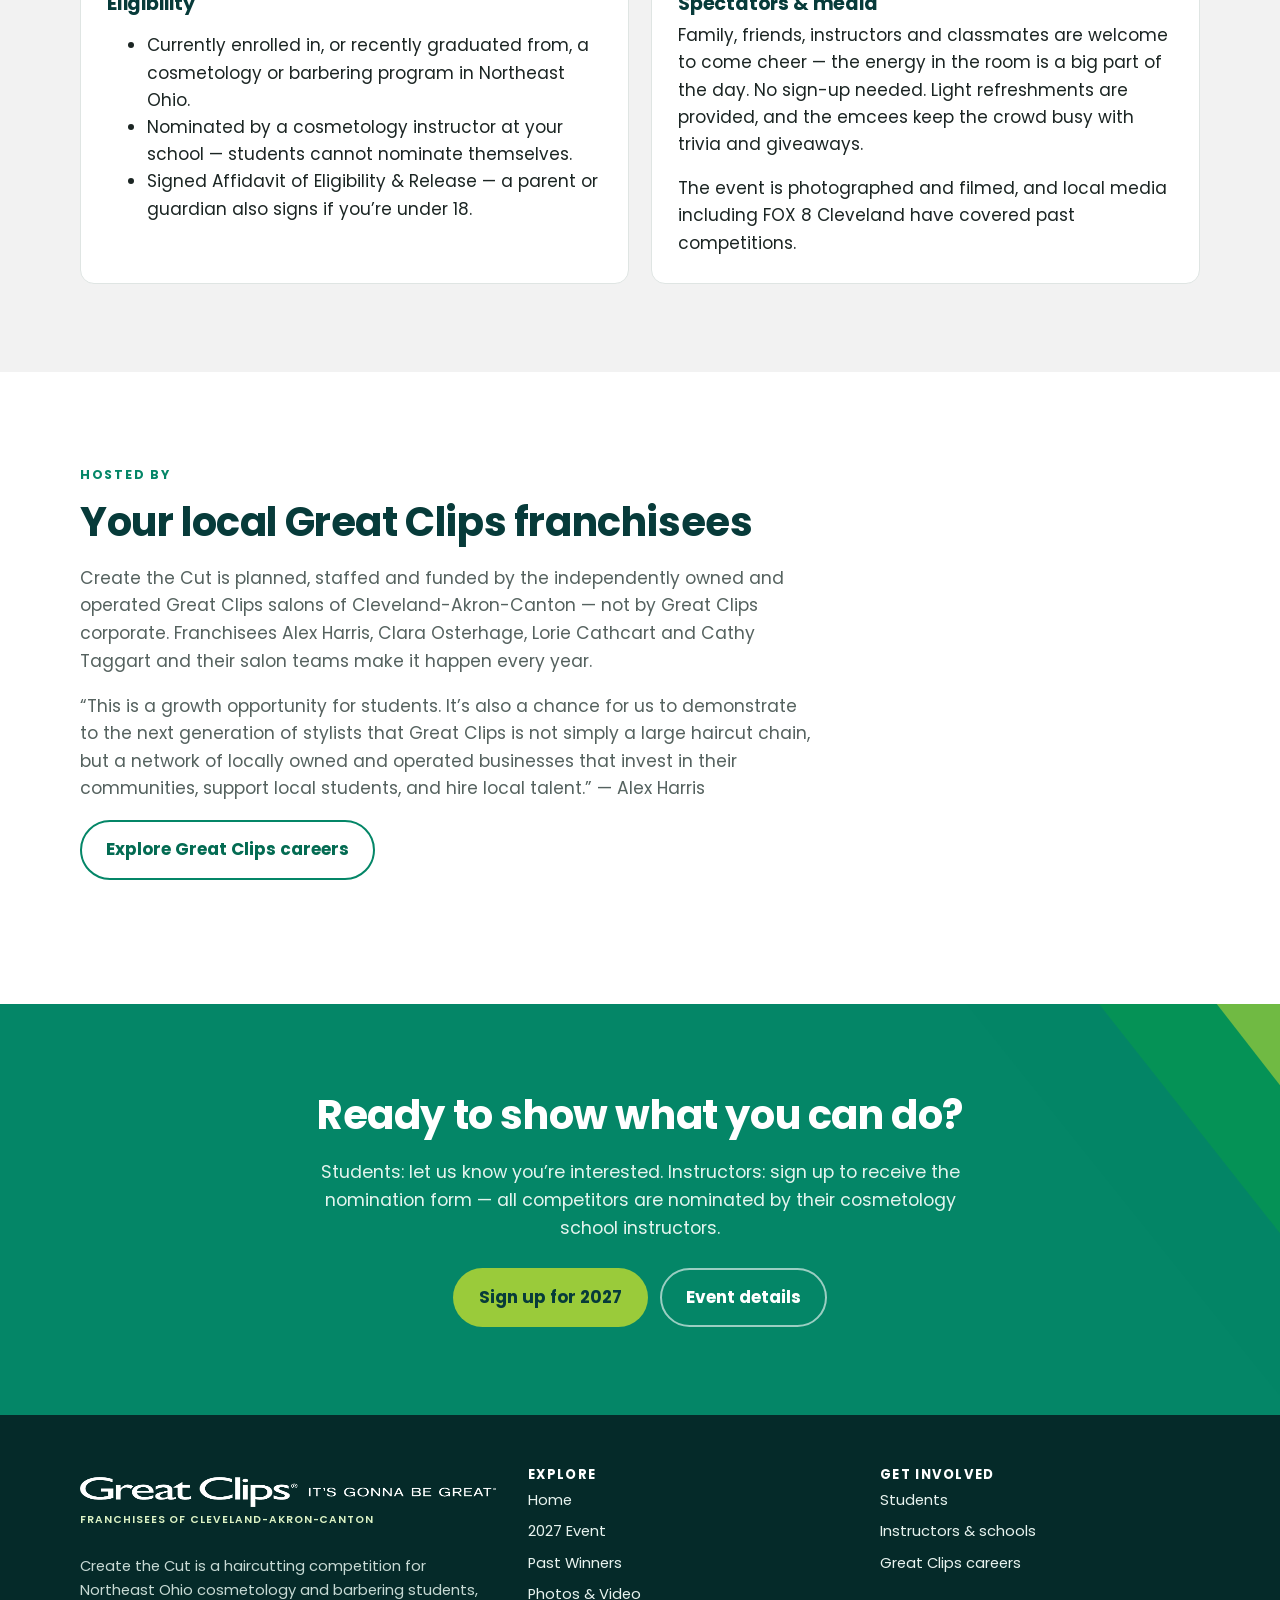
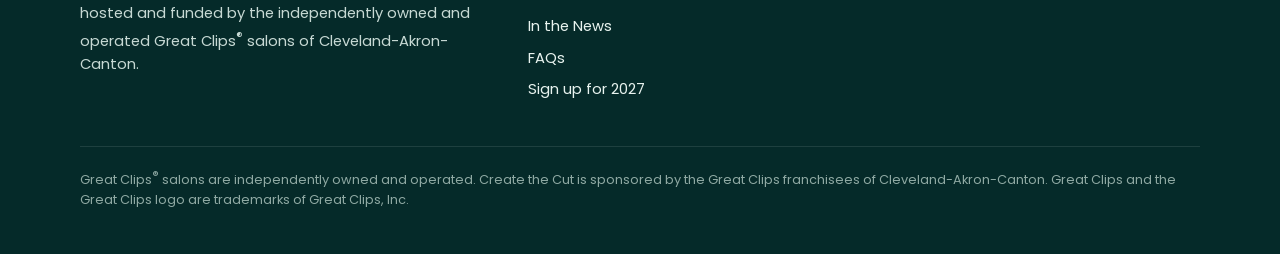
==== commit 117189d8: "Format: shear cut & style + fade of choice; 2 per school; 2026 4th place; 2024 prize packages; retur" ====
--- a/event.html
+++ b/event.html
@@ -13,7 +13,7 @@
 <link rel="preconnect" href="https://fonts.googleapis.com">
 <link rel="preconnect" href="https://fonts.gstatic.com" crossorigin>
 <link href="https://fonts.googleapis.com/css2?family=Poppins:wght@400;500;600;700;800&display=swap" rel="stylesheet">
-<link rel="stylesheet" href="assets/css/site.css?v=1792579326">
+<link rel="stylesheet" href="assets/css/site.css?v=1793300471">
 </head>
 <body>
 <a class="skip" href="#main">Skip to content</a>
@@ -44,11 +44,11 @@
   <div>
     <span class="eyebrow" style="color:var(--jade)">The competition</span>
     <h2>How it works</h2>
-    <p>Competitors work on mannequins through two timed rounds of about 40 minutes each — <b>Round 1: a haircut and style</b>, then <b>Round 2: a second haircut</b>. Judges score each round as soon as the clock stops.</p>
+    <p>Competitors work on mannequins through two timed rounds of about 40 minutes each — <b>Round 1: a shear cut and style</b>, then <b>Round 2: a fade of the competitor’s choice</b>. Judges score each round as soon as the clock stops.</p>
     <p>The highest combined scores take 1st, 2nd and 3rd place, and winners are announced and presented with their checks at the end of the afternoon.</p>
     <div class="steps" style="margin-top:26px">
       <div class="step"><h3>Students submit interest</h3><p>Students let us know they’re interested on this site — this is not an entry. Instructors sign up to receive the nomination form.</p></div>
-      <div class="step"><h3>Instructors nominate</h3><p><b>All competitors must be nominated by their cosmetology school instructor</b> — students can’t enter themselves. Past events allowed up to two nominees per program.</p></div>
+      <div class="step"><h3>Instructors nominate</h3><p><b>All competitors must be nominated by their cosmetology school instructor</b> — students can’t enter themselves. Each program may nominate up to two students.</p></div>
       <div class="step"><h3>Confirm &amp; sign the release</h3><p>Nominees complete the Affidavit of Eligibility &amp; Release (parent/guardian signs if under 18).</p></div>
       <div class="step"><h3>Compete on event day</h3><p>Check in, set up your station and cut against the clock — two rounds, about 40 minutes each.</p></div>
       <div class="step"><h3>Awards</h3><p>Top three choose a cash prize or an equal-value tool package — plus matching gifts for their schools.</p></div>
@@ -63,8 +63,8 @@
         <li><b>12:00 p.m.</b><span>Competitor &amp; educator check-in, swag bags, station setup</span></li>
         <li><b>12:30 p.m.</b><span>Competitor orientation</span></li>
         <li><b>1:00 p.m.</b><span>Welcome from the emcees</span></li>
-        <li><b>1:10 p.m.</b><span>Round 1: haircut &amp; style (40 min), then judging</span></li>
-        <li><b>2:15 p.m.</b><span>Round 2: haircut (40 min)</span></li>
+        <li><b>1:10 p.m.</b><span>Round 1: shear cut &amp; style (40 min), then judging</span></li>
+        <li><b>2:15 p.m.</b><span>Round 2: fade of the competitor’s choice (40 min)</span></li>
         <li><b>3:00 p.m.</b><span>Final judging</span></li>
         <li><b>3:20 p.m.</b><span>Winners announced &amp; prizes presented</span></li>
       </ul>
@@ -86,7 +86,7 @@
       <li>Signed Affidavit of Eligibility &amp; Release — a parent or guardian also signs if you’re under 18.</li>
     </ul></div>
   <div class="card"><div class="ico"><img src="assets/icons/chat.svg" alt=""></div><h3>Spectators &amp; media</h3>
-    <p>Family, friends, instructors and classmates are welcome to come cheer — the energy in the room is a big part of the day. No sign-up needed, and light refreshments are provided.</p>
+    <p>Family, friends, instructors and classmates are welcome to come cheer — the energy in the room is a big part of the day. No sign-up needed. Light refreshments are provided, and the emcees keep the crowd busy with trivia and giveaways.</p>
     <p>The event is photographed and filmed, and local media including FOX 8 Cleveland have covered past competitions.</p></div>
 </div></section>
 
@@ -130,6 +130,6 @@
   <button class="x" aria-label="Close">×</button><button class="prev" aria-label="Previous photo">‹</button>
   <img alt=""><button class="next" aria-label="Next photo">›</button>
 </div>
-<script src="assets/js/site.js?v=1792579326"></script>
+<script src="assets/js/site.js?v=1793300471"></script>
 </body>
 </html>
--- a/assets/css/site.css
+++ b/assets/css/site.css
@@ -158,7 +158,7 @@
 .year-head { display: flex; flex-wrap: wrap; align-items: baseline; gap: 10px 20px; margin-bottom: 18px; }
 .year-head h2 { margin: 0; font-size: clamp(2.4rem, 5vw, 3.6rem); color: var(--jade); }
 .meta { display: flex; flex-wrap: wrap; gap: 8px; }
-.podium { display: grid; grid-template-columns: repeat(3, 1fr); gap: 16px; margin: 26px 0; }
+.podium { display: grid; grid-template-columns: repeat(auto-fit, minmax(220px, 1fr)); gap: 16px; margin: 26px 0; }
 @media (max-width: 760px) { .podium { grid-template-columns: 1fr; } }
 .winner { border-radius: var(--radius); padding: 22px; background: var(--dark); color: #fff; position: relative; overflow: hidden; }
 .winner .medal { width: 46px; height: 46px; border-radius: 50%; display: grid; place-items: center; font-weight: 800; color: var(--dark); background: var(--marigold); margin-bottom: 12px; }
@@ -293,3 +293,6 @@
 
 .callout { background: #fff4d6; border-left: 6px solid var(--marigold); color: #4a3500; padding: 14px 18px; border-radius: 10px; margin-bottom: 24px; }
 .role-note { margin: 14px 0 0; padding: 12px 16px; border-radius: 10px; background: var(--mint); color: var(--dark); font-size: .94rem; }
+
+.winner.p4 .medal { background: var(--mint); }
+.returning .card b { color: var(--dark); }
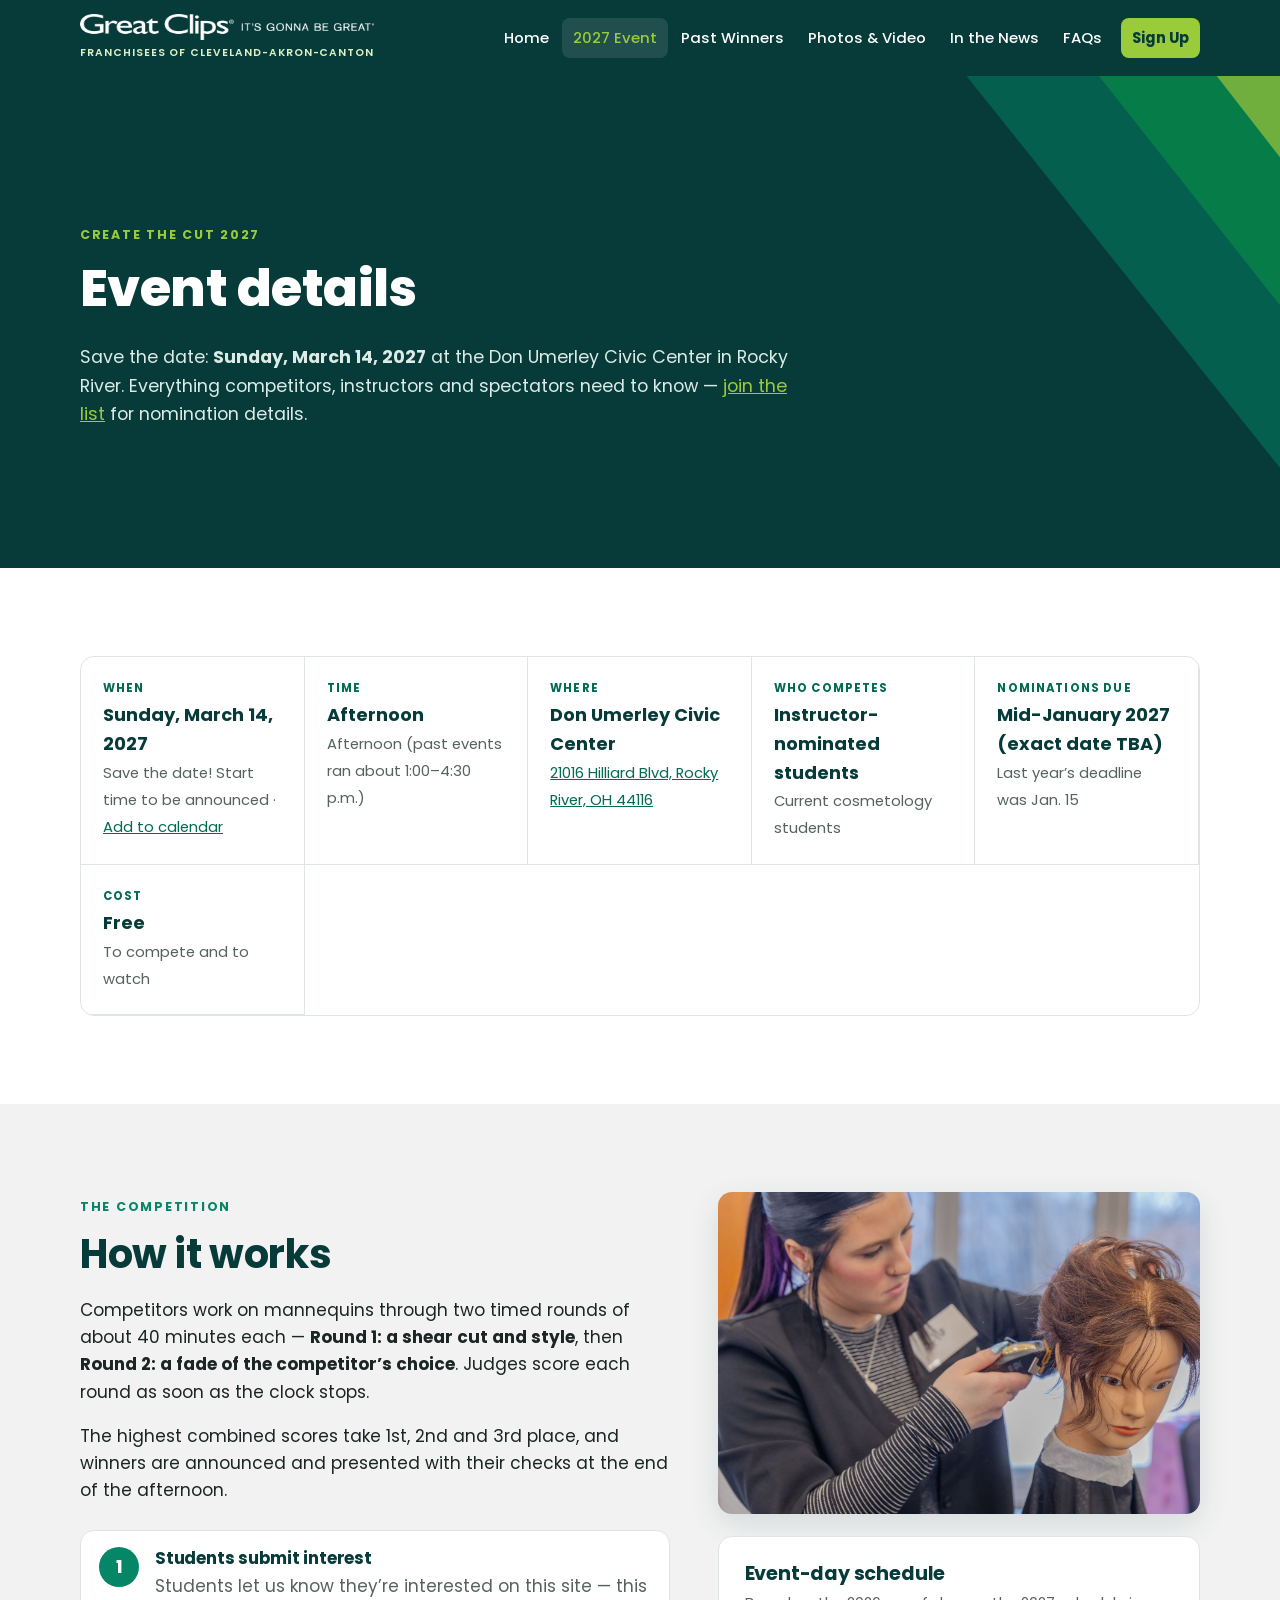
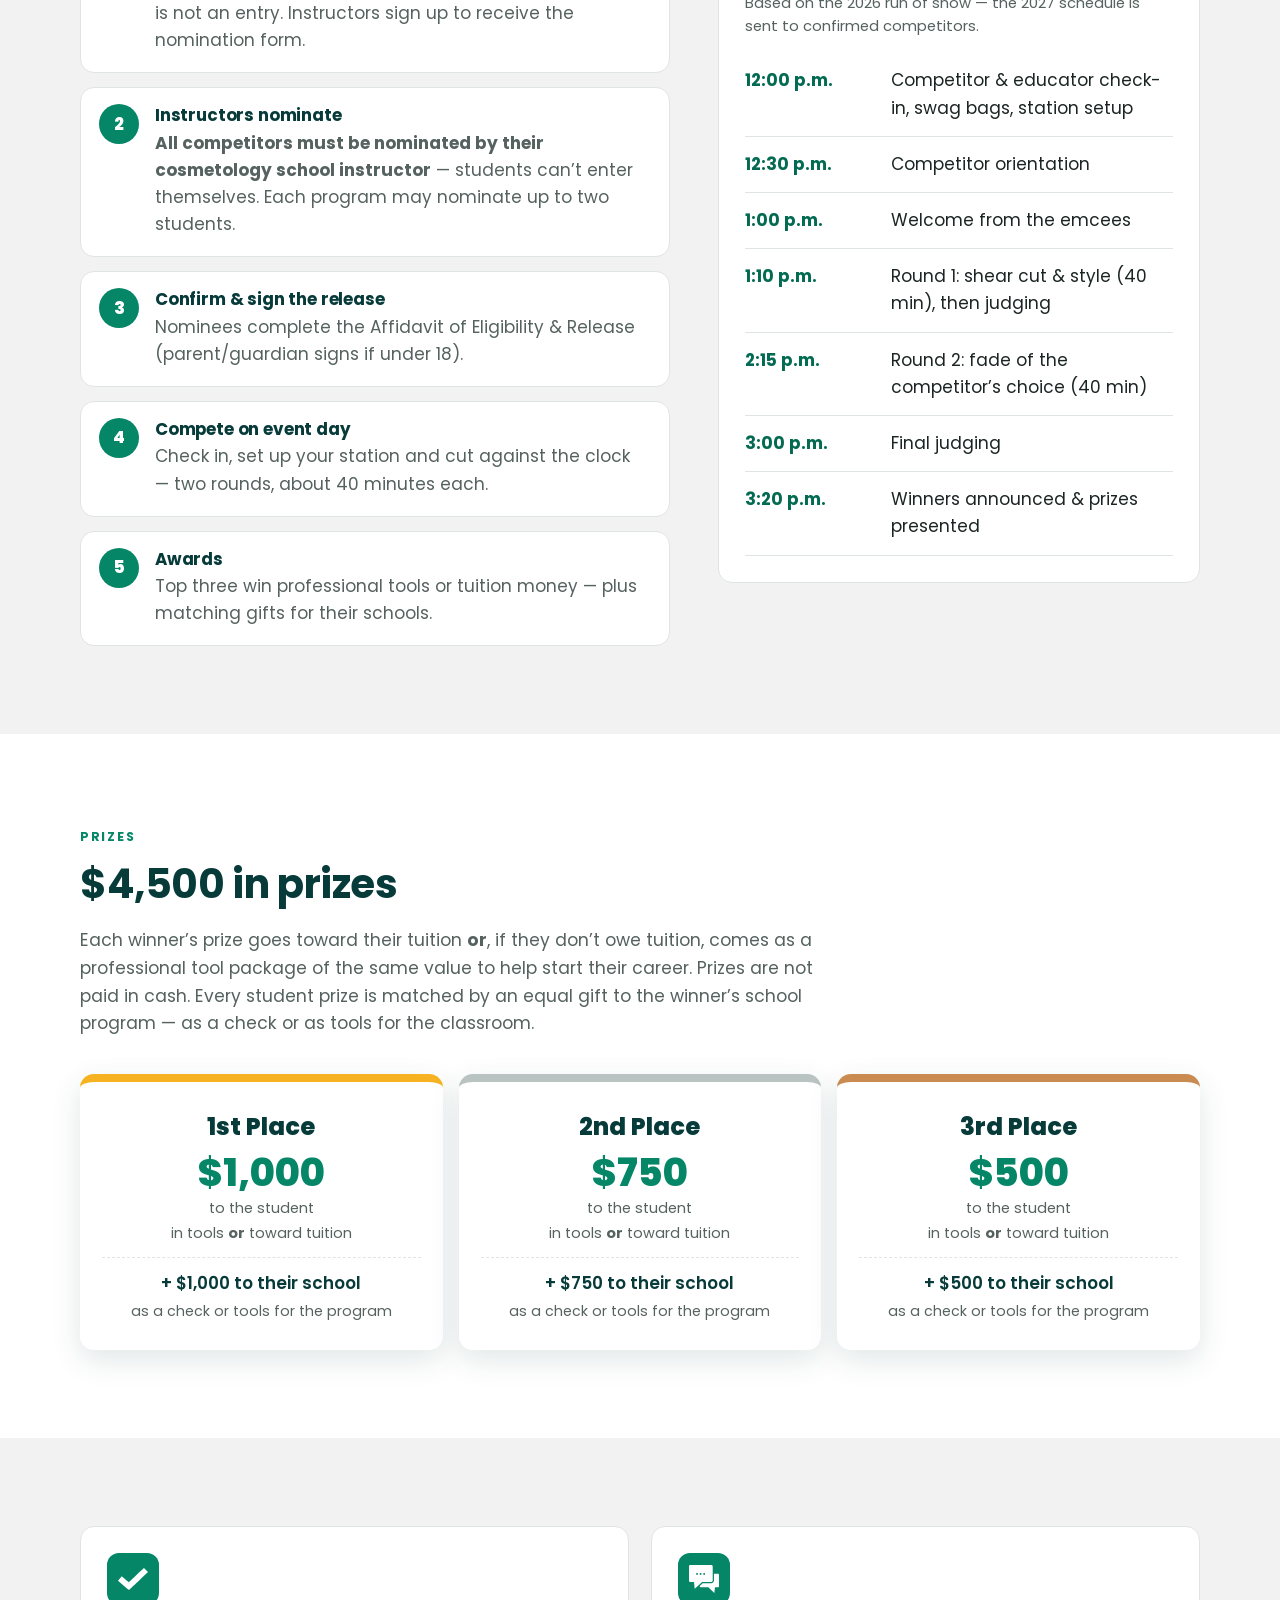
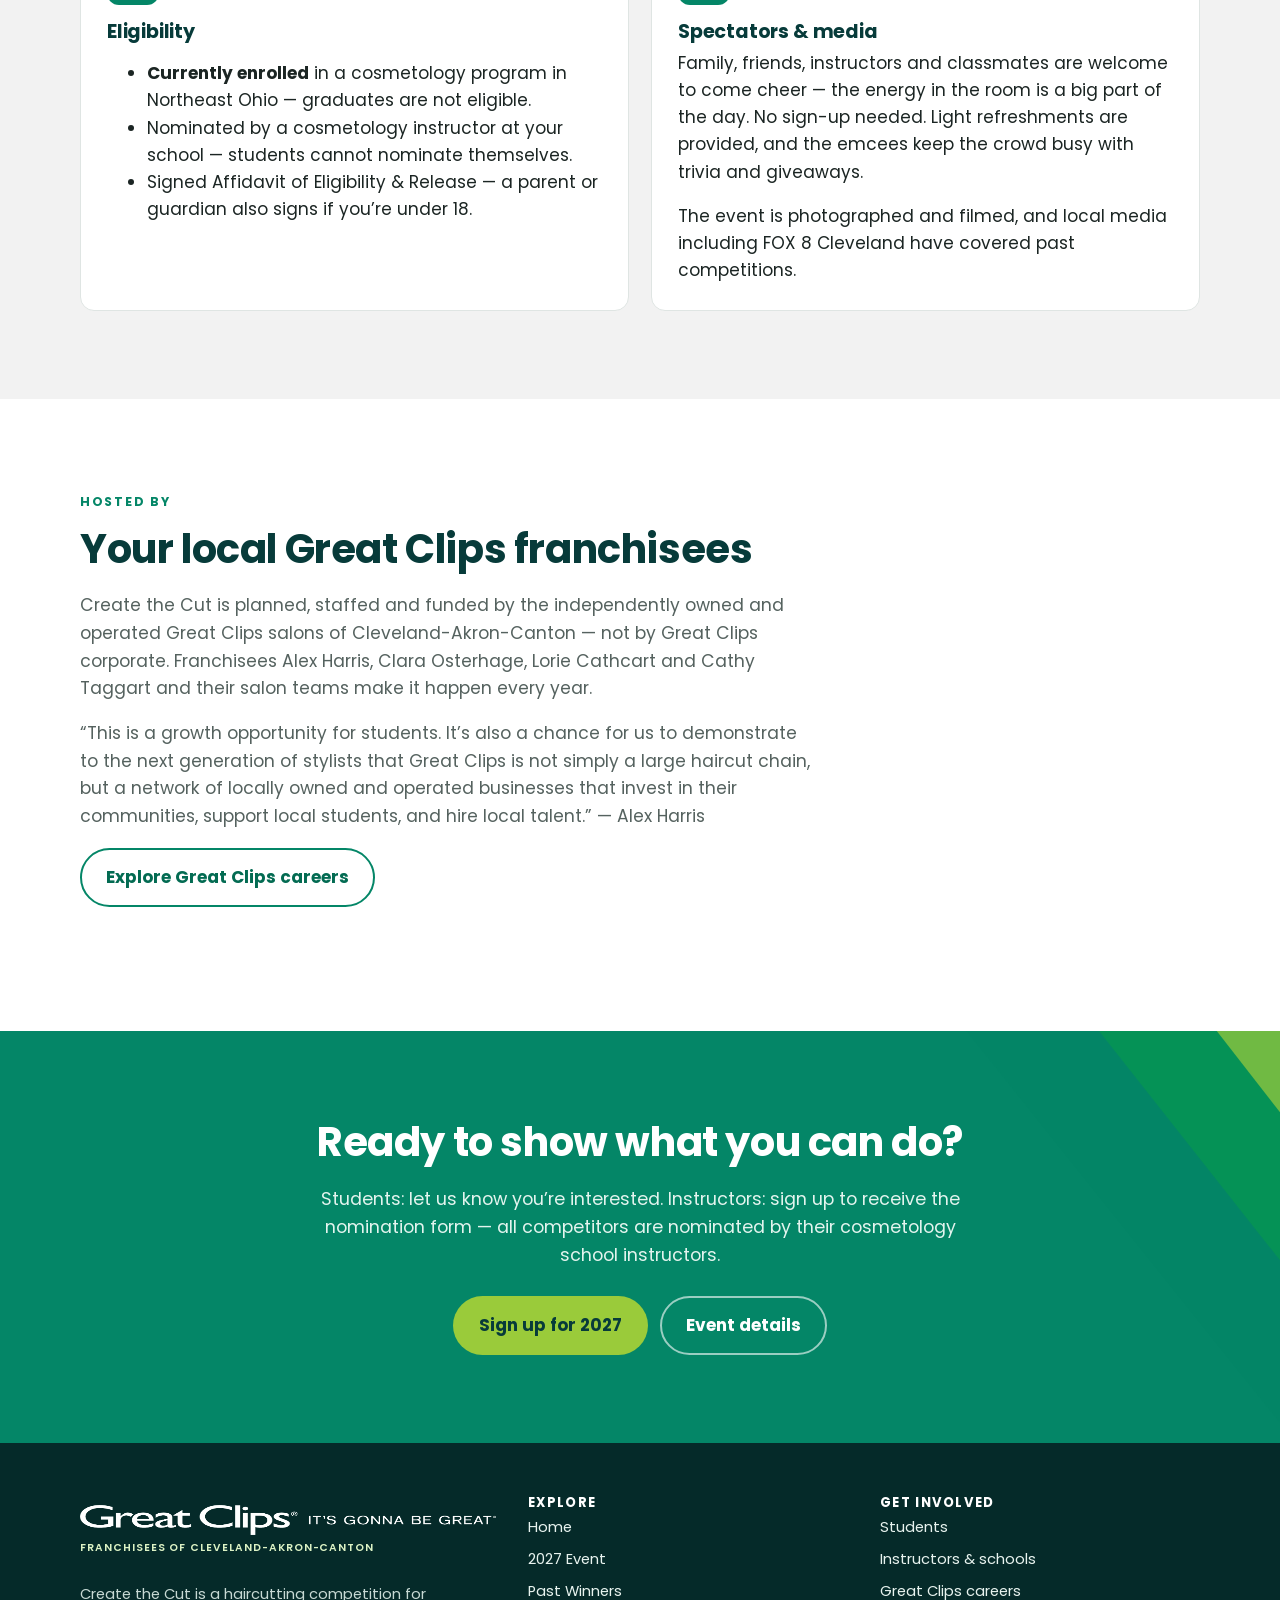
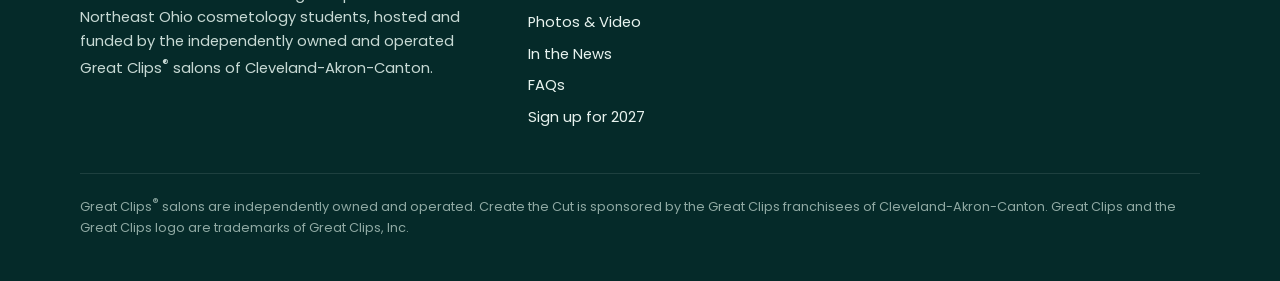
==== commit f345a70f: "Eligibility: current cosmetology students only; prizes are tools or tuition (school: check or tools)" ====
--- a/event.html
+++ b/event.html
@@ -34,7 +34,7 @@
     <div><small>When</small><strong>Sunday, March 14, 2027</strong><span>Save the date! Start time to be announced · <a href="assets/create-the-cut-2027.ics" download>Add to calendar</a></span></div>
     <div><small>Time</small><strong>Afternoon</strong><span>Afternoon (past events ran about 1:00–4:30 p.m.)</span></div>
     <div><small>Where</small><strong>Don Umerley Civic Center</strong><span><a href="https://www.google.com/maps/search/?api=1&amp;query=Don+Umerley+Civic+Center+21016+Hilliard+Blvd+Rocky+River+OH+44116" target="_blank" rel="noopener">21016 Hilliard Blvd, Rocky River, OH 44116</a></span></div>
-    <div><small>Who competes</small><strong>Instructor-nominated students</strong><span>Cosmetology &amp; barbering programs</span></div>
+    <div><small>Who competes</small><strong>Instructor-nominated students</strong><span>Current cosmetology students</span></div>
     <div><small>Nominations due</small><strong>Mid-January 2027 (exact date TBA)</strong><span>Last year’s deadline was Jan. 15</span></div>
     <div><small>Cost</small><strong>Free</strong><span>To compete and to watch</span></div>
   </div>
@@ -51,7 +51,7 @@
       <div class="step"><h3>Instructors nominate</h3><p><b>All competitors must be nominated by their cosmetology school instructor</b> — students can’t enter themselves. Each program may nominate up to two students.</p></div>
       <div class="step"><h3>Confirm &amp; sign the release</h3><p>Nominees complete the Affidavit of Eligibility &amp; Release (parent/guardian signs if under 18).</p></div>
       <div class="step"><h3>Compete on event day</h3><p>Check in, set up your station and cut against the clock — two rounds, about 40 minutes each.</p></div>
-      <div class="step"><h3>Awards</h3><p>Top three choose a cash prize or an equal-value tool package — plus matching gifts for their schools.</p></div>
+      <div class="step"><h3>Awards</h3><p>Top three win professional tools or tuition money — plus matching gifts for their schools.</p></div>
     </div>
   </div>
   <div>
@@ -74,14 +74,14 @@
 
 <section><div class="wrap">
   <div class="section-head"><span class="eyebrow" style="color:var(--jade)">Prizes</span><h2>$4,500 in prizes</h2>
-  <p>Each winner chooses a cash prize <b>or</b> a professional tool package of the same value to help start their career. Every student prize is matched by an equal gift to the winner’s school program — as cash or as tools for the classroom.</p></div>
-  <div class="prizes"><div class="prize p1"><div class="place">1st Place</div><div class="amt">$1,000</div><div class="who">to the student</div><div class="who" style="margin-top:2px">cash <b>or</b> an equal-value tool package</div><span class="plus">+ $1,000 to their school<br><small style="font-weight:400;color:var(--muted)">as cash or tools for the program</small></span></div><div class="prize p2"><div class="place">2nd Place</div><div class="amt">$750</div><div class="who">to the student</div><div class="who" style="margin-top:2px">cash <b>or</b> an equal-value tool package</div><span class="plus">+ $750 to their school<br><small style="font-weight:400;color:var(--muted)">as cash or tools for the program</small></span></div><div class="prize p3"><div class="place">3rd Place</div><div class="amt">$500</div><div class="who">to the student</div><div class="who" style="margin-top:2px">cash <b>or</b> an equal-value tool package</div><span class="plus">+ $500 to their school<br><small style="font-weight:400;color:var(--muted)">as cash or tools for the program</small></span></div></div>
+  <p>Each winner’s prize goes toward their tuition <b>or</b>, if they don’t owe tuition, comes as a professional tool package of the same value to help start their career. Prizes are not paid in cash. Every student prize is matched by an equal gift to the winner’s school program — as a check or as tools for the classroom.</p></div>
+  <div class="prizes"><div class="prize p1"><div class="place">1st Place</div><div class="amt">$1,000</div><div class="who">to the student</div><div class="who" style="margin-top:2px">in tools <b>or</b> toward tuition</div><span class="plus">+ $1,000 to their school<br><small style="font-weight:400;color:var(--muted)">as a check or tools for the program</small></span></div><div class="prize p2"><div class="place">2nd Place</div><div class="amt">$750</div><div class="who">to the student</div><div class="who" style="margin-top:2px">in tools <b>or</b> toward tuition</div><span class="plus">+ $750 to their school<br><small style="font-weight:400;color:var(--muted)">as a check or tools for the program</small></span></div><div class="prize p3"><div class="place">3rd Place</div><div class="amt">$500</div><div class="who">to the student</div><div class="who" style="margin-top:2px">in tools <b>or</b> toward tuition</div><span class="plus">+ $500 to their school<br><small style="font-weight:400;color:var(--muted)">as a check or tools for the program</small></span></div></div>
 </div></section>
 
 <section class="band-gray"><div class="wrap grid g2">
   <div class="card"><div class="ico"><img src="assets/icons/checkmark.svg" alt=""></div><h3>Eligibility</h3>
     <ul>
-      <li>Currently enrolled in, or recently graduated from, a cosmetology or barbering program in Northeast Ohio.</li>
+      <li><b>Currently enrolled</b> in a cosmetology program in Northeast Ohio — graduates are not eligible.</li>
       <li>Nominated by a cosmetology instructor at your school — students cannot nominate themselves.</li>
       <li>Signed Affidavit of Eligibility &amp; Release — a parent or guardian also signs if you’re under 18.</li>
     </ul></div>
@@ -107,7 +107,7 @@
     <div class="cols">
       <div>
         <a class="lockup " href="index.html" aria-label="Great Clips franchisees of Cleveland-Akron-Canton — home"><img src="assets/logo/gc-logo-tag-white.png" alt="Great Clips" width="276" height="26"><span>Franchisees of Cleveland-Akron-Canton</span></a>
-        <p style="margin-top:16px;max-width:30rem">Create the Cut is a haircutting competition for Northeast Ohio cosmetology and barbering students, hosted and funded by the independently owned and operated Great Clips<sup>®</sup> salons of Cleveland-Akron-Canton.</p>
+        <p style="margin-top:16px;max-width:30rem">Create the Cut is a haircutting competition for Northeast Ohio cosmetology students, hosted and funded by the independently owned and operated Great Clips<sup>®</sup> salons of Cleveland-Akron-Canton.</p>
       </div>
       <div>
         <h4>Explore</h4>
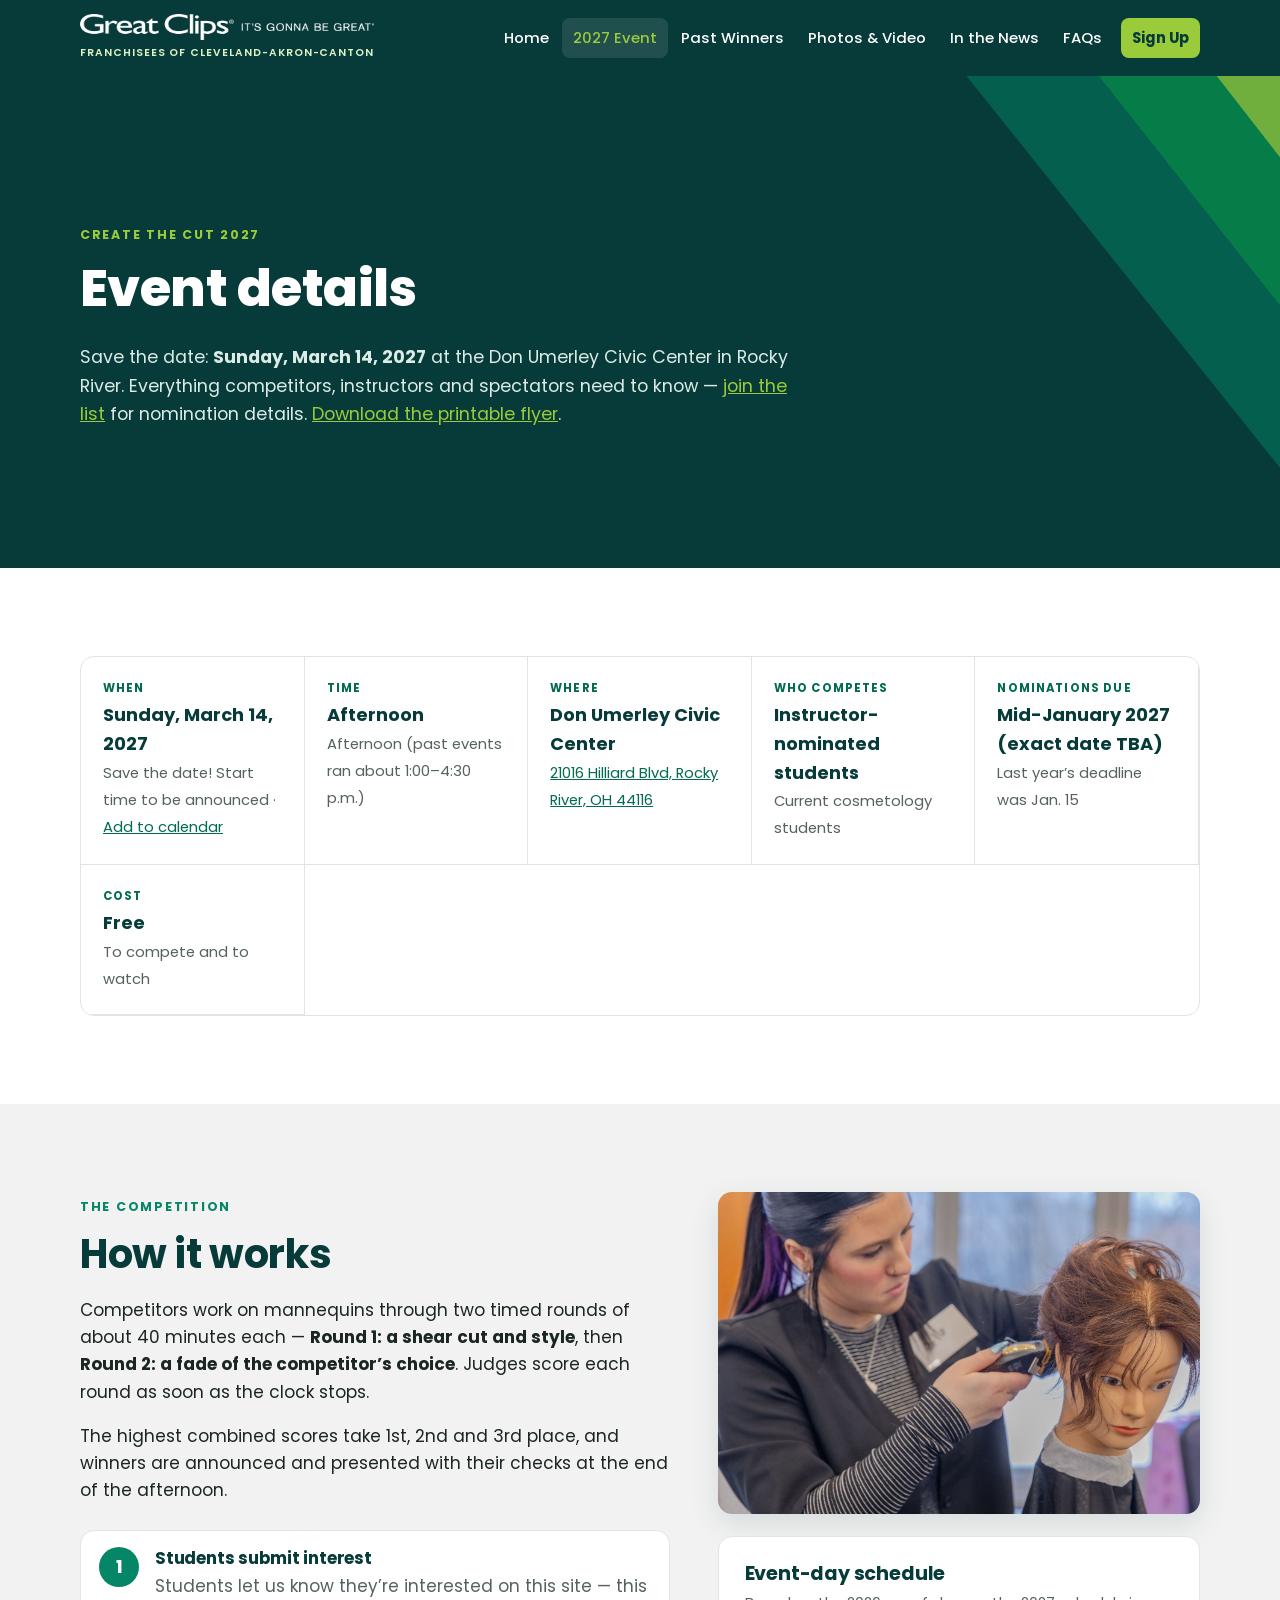
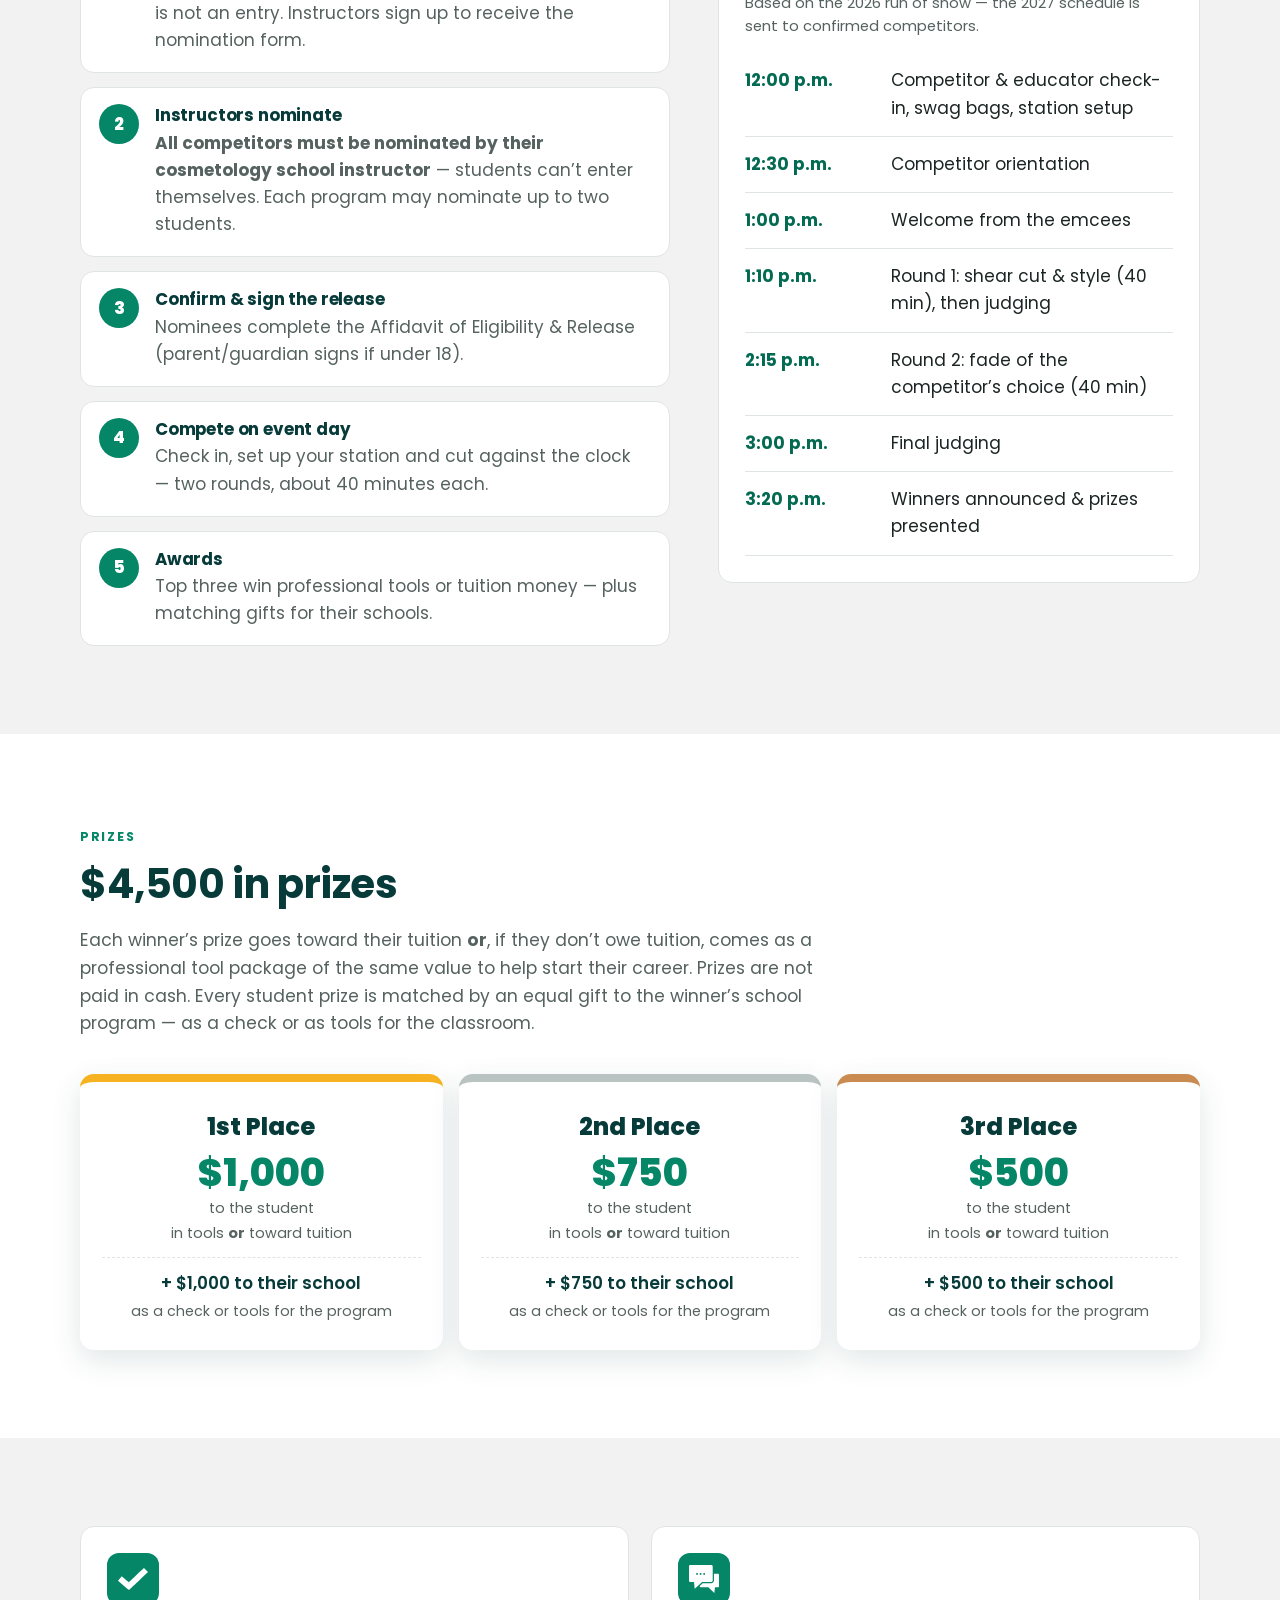
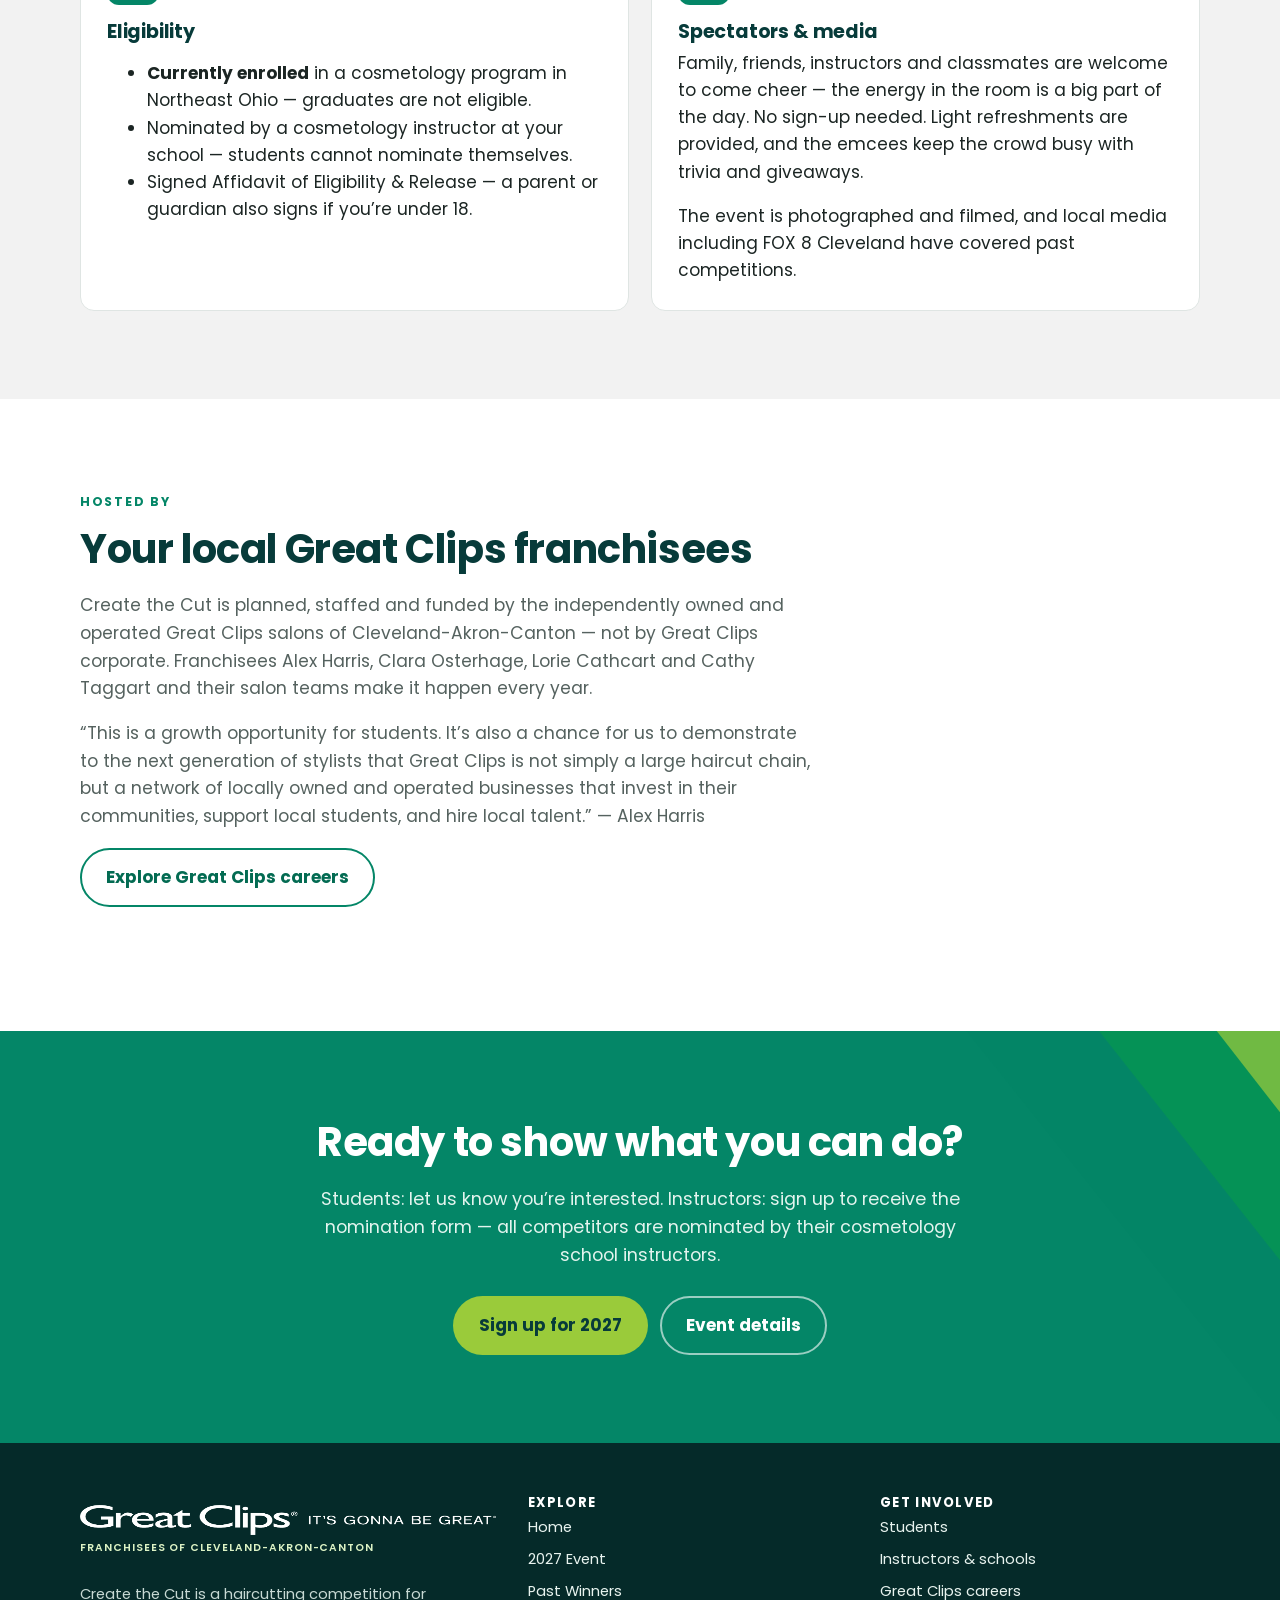
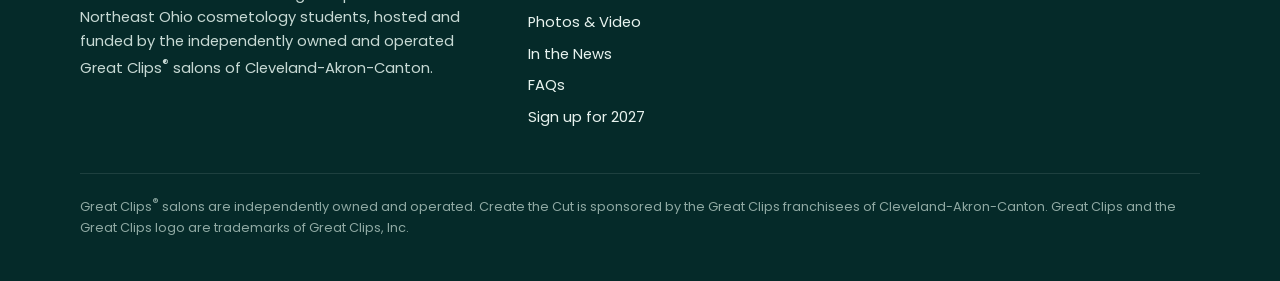
==== commit 7d5d0329: "Add printable 2027 promo flyer (PDF/PNG + source) and download links Co-Authored-By: Claude Opus 5.5" ====
--- a/event.html
+++ b/event.html
@@ -27,7 +27,7 @@
 <main id="main">
 
 <section class="page-hero"><svg class="tri" viewBox="0 0 400 300" preserveAspectRatio="xMaxYMid slice" aria-hidden="true"><polygon points="160,0 400,0 400,300" fill="#048667" opacity=".55"/><polygon points="250,0 400,0 400,190" fill="#089f45" opacity=".55"/><polygon points="330,0 400,0 400,90" fill="#9acb3a" opacity=".8"/></svg><div class="wrap"><span class="eyebrow">Create the Cut 2027</span><h1>Event details</h1>
-<p>Save the date: <b>Sunday, March 14, 2027</b> at the Don Umerley Civic Center in Rocky River. Everything competitors, instructors and spectators need to know — <a href="signup.html" style="color:var(--lime)">join the list</a> for nomination details.</p></div></section>
+<p>Save the date: <b>Sunday, March 14, 2027</b> at the Don Umerley Civic Center in Rocky River. Everything competitors, instructors and spectators need to know — <a href="signup.html" style="color:var(--lime)">join the list</a> for nomination details. <a href="assets/ctc-2027-flyer.pdf" style="color:var(--lime)" download>Download the printable flyer</a>.</p></div></section>
 
 <section><div class="wrap">
   <div class="glance">
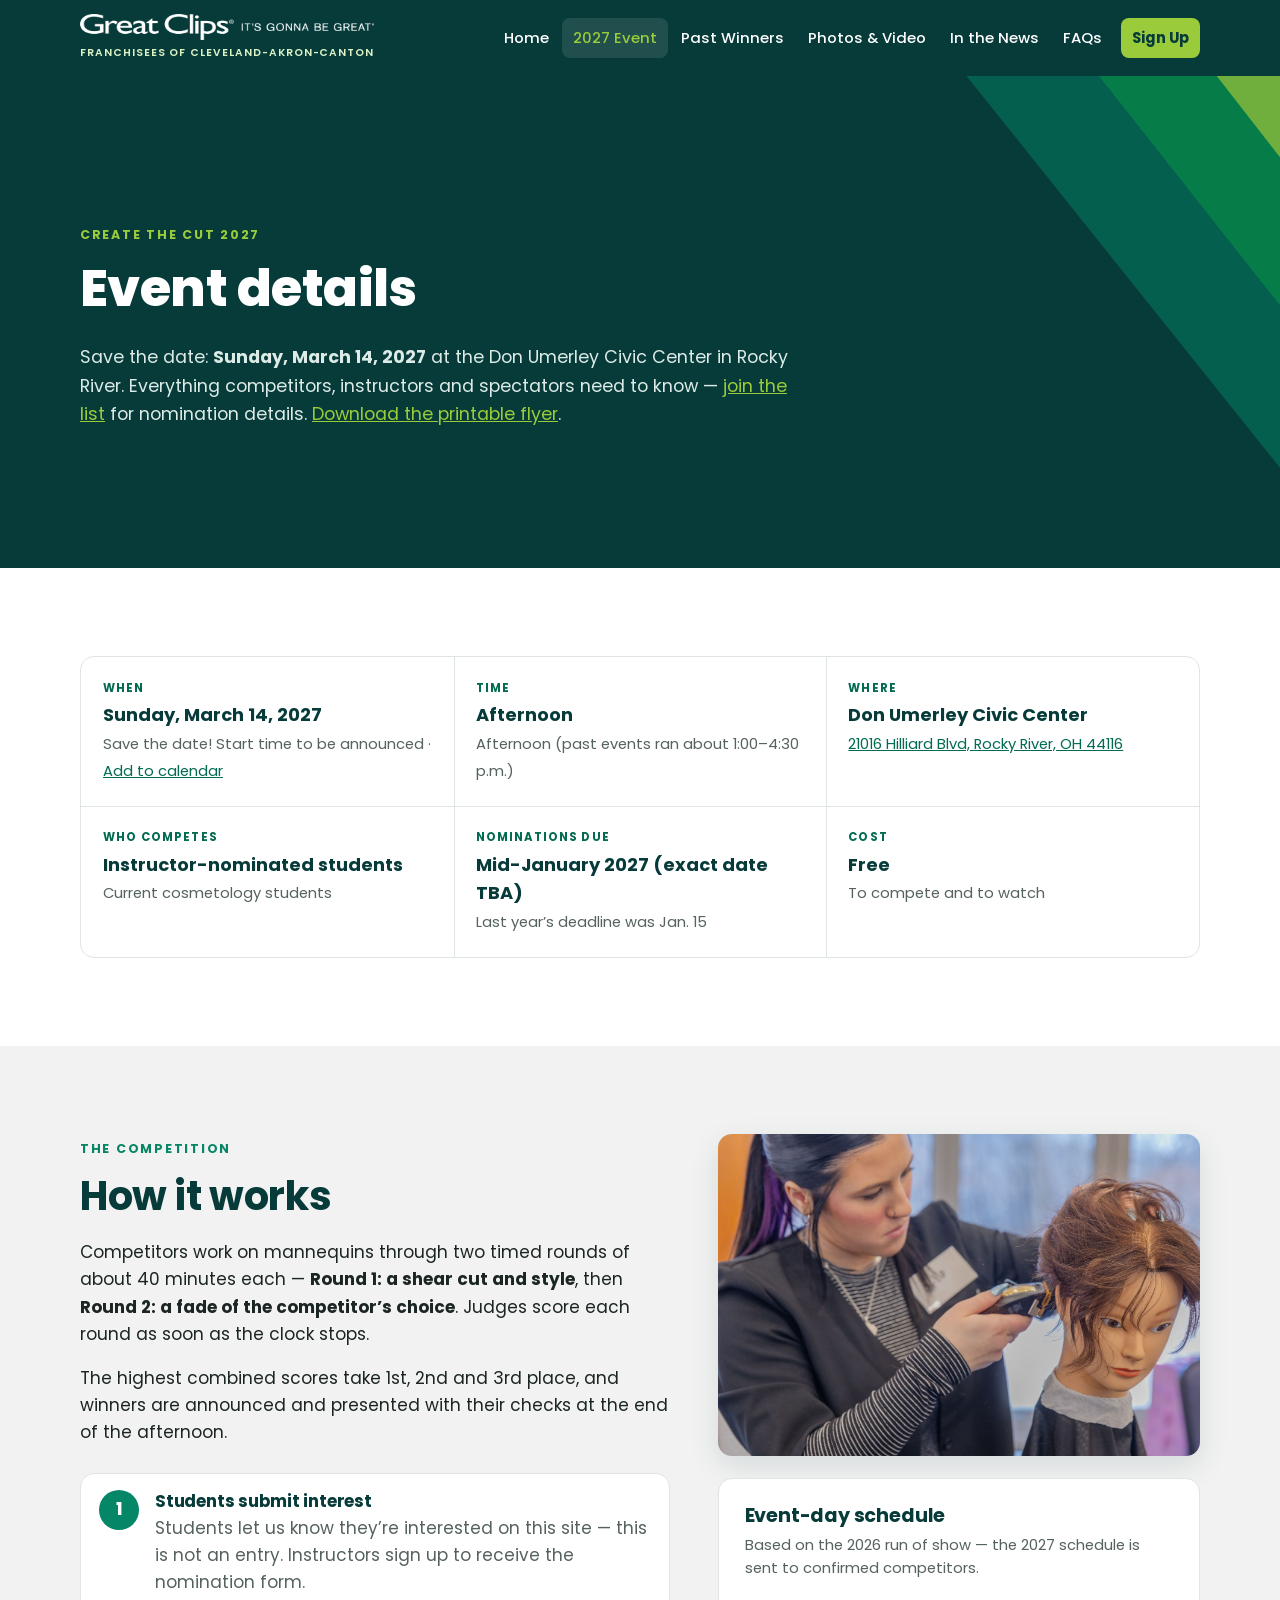
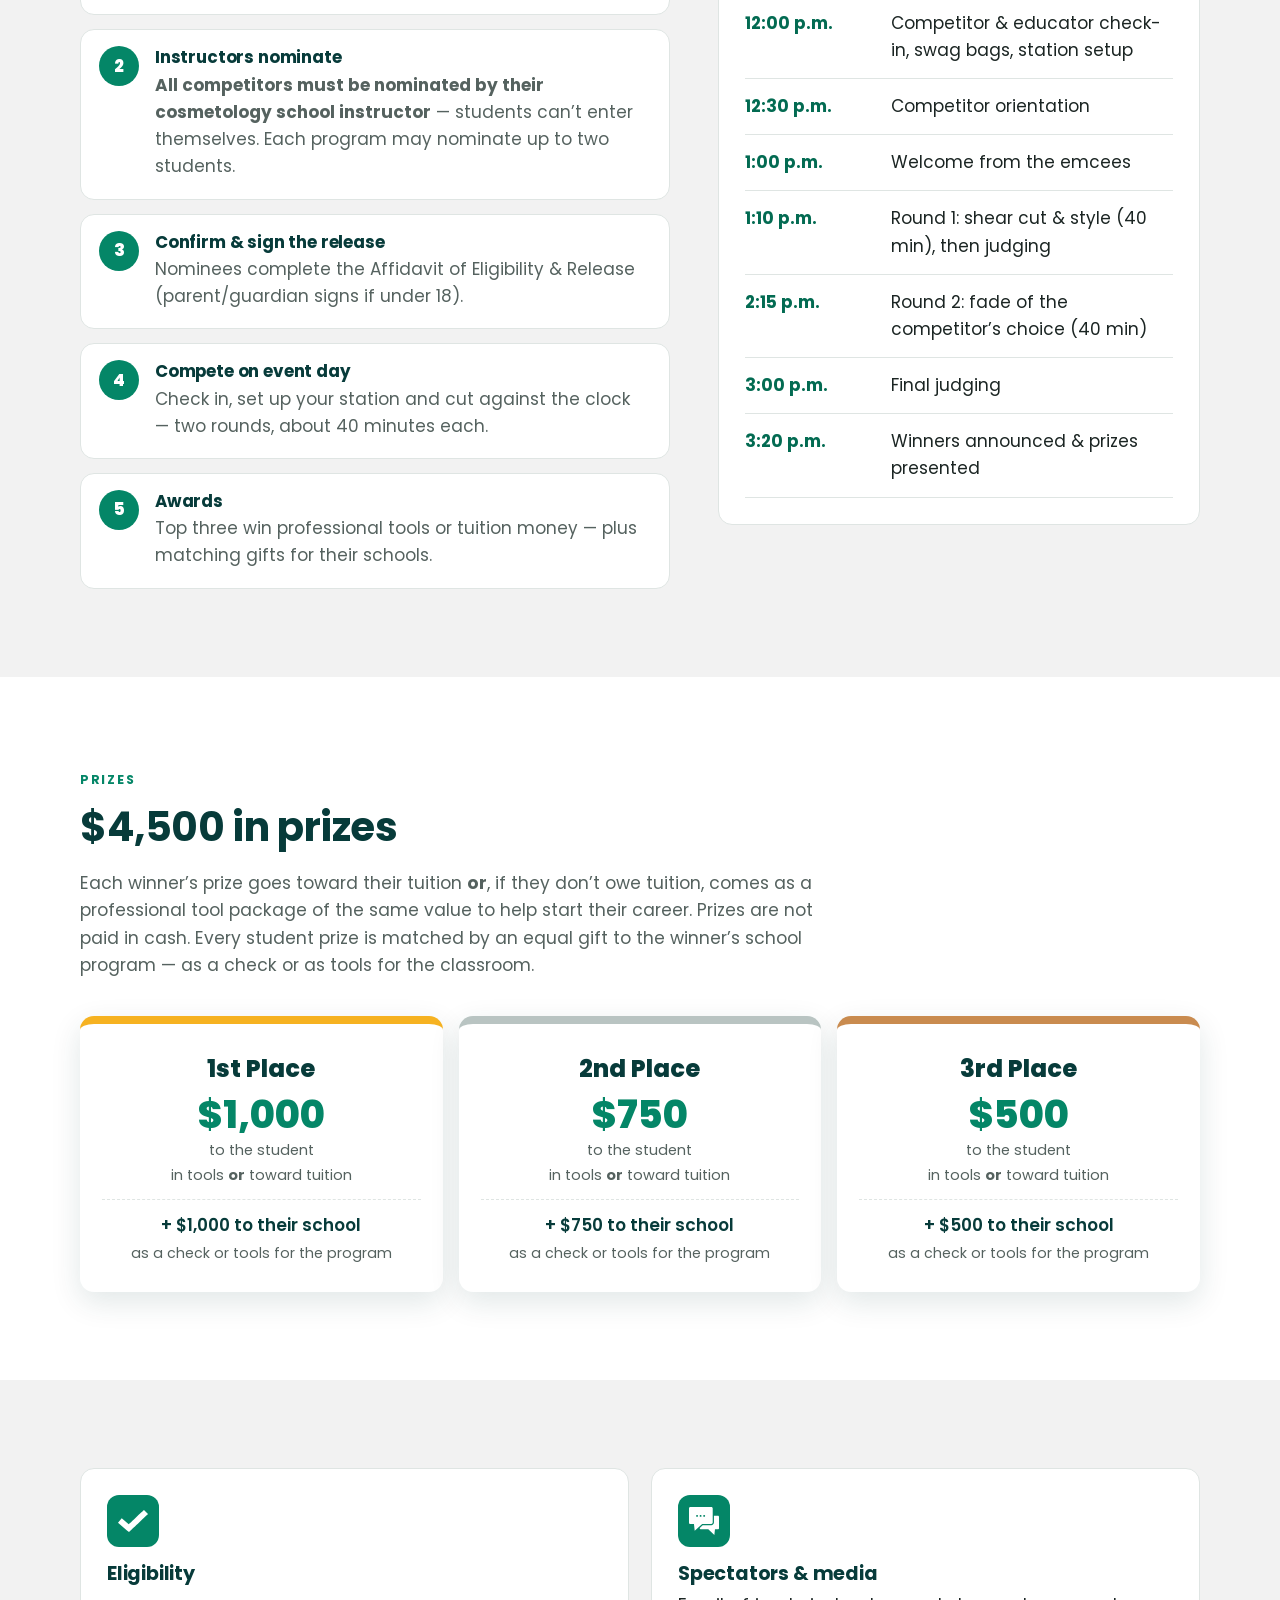
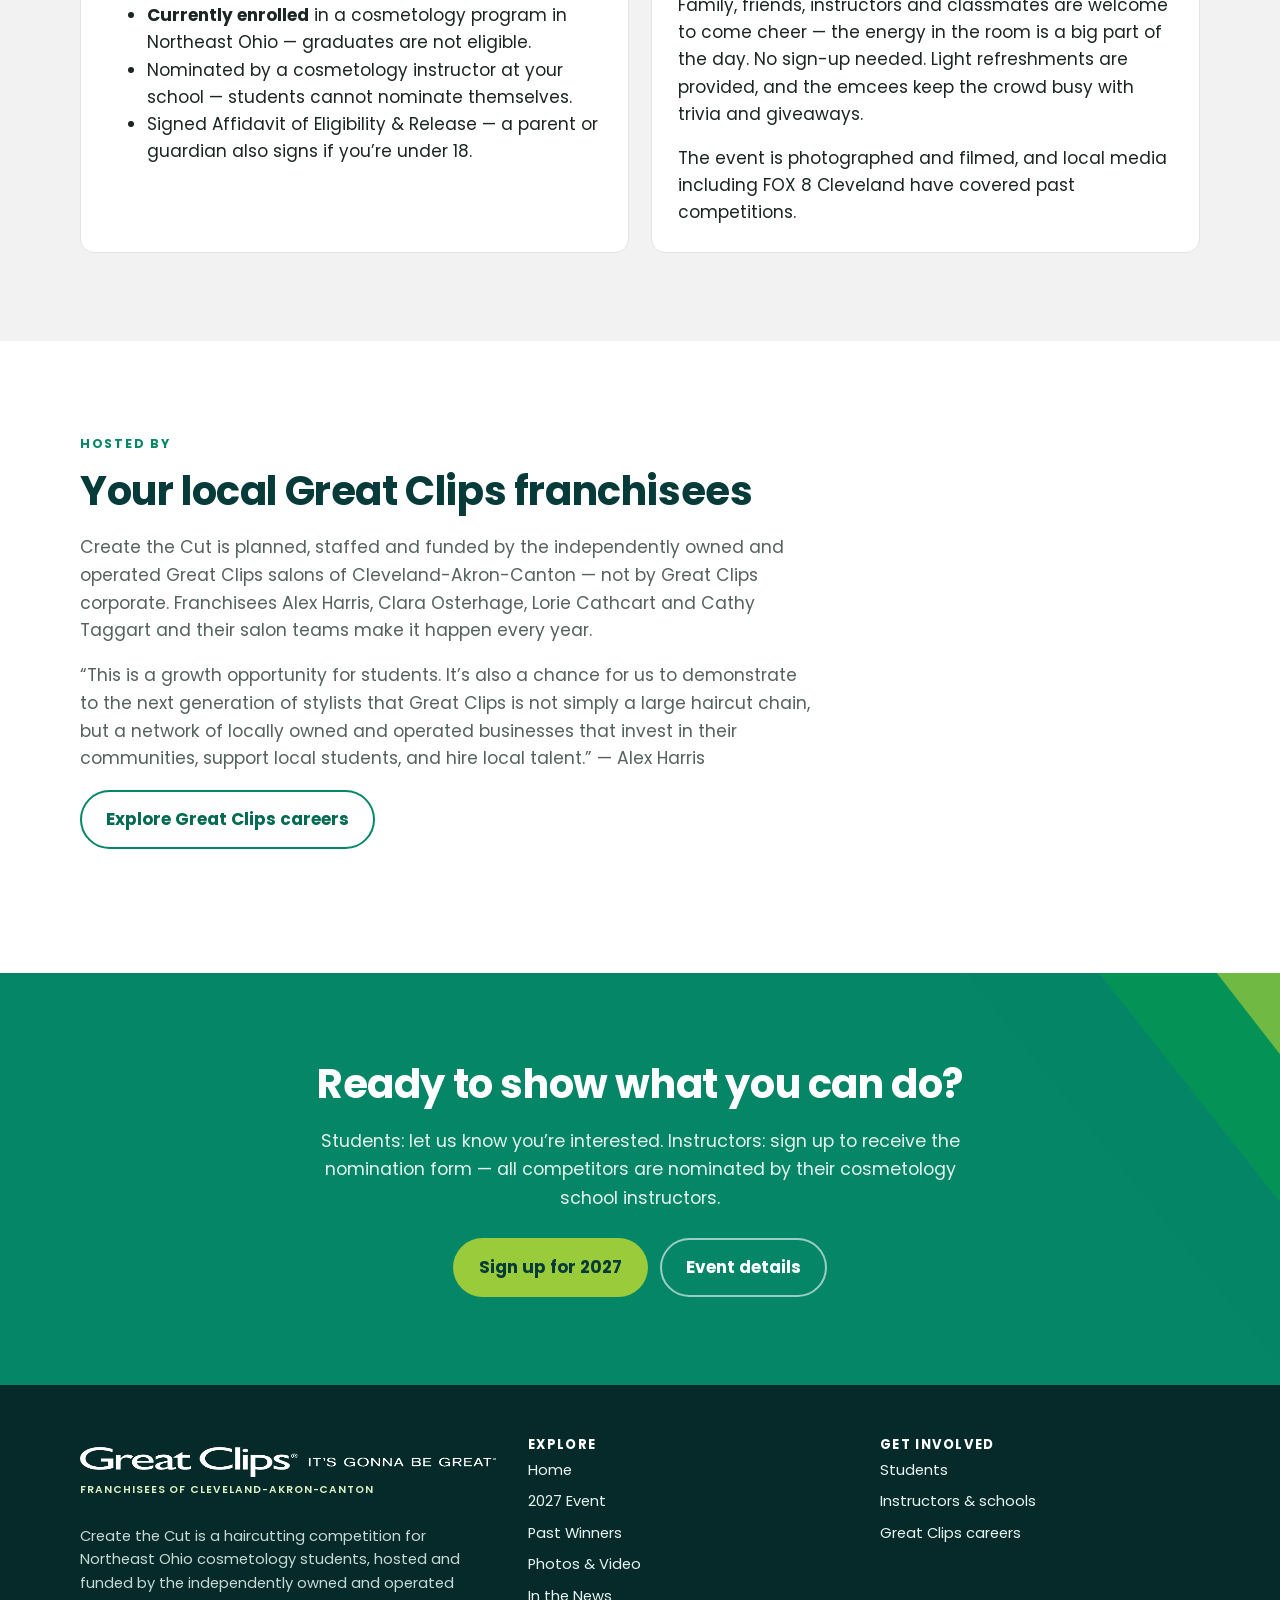
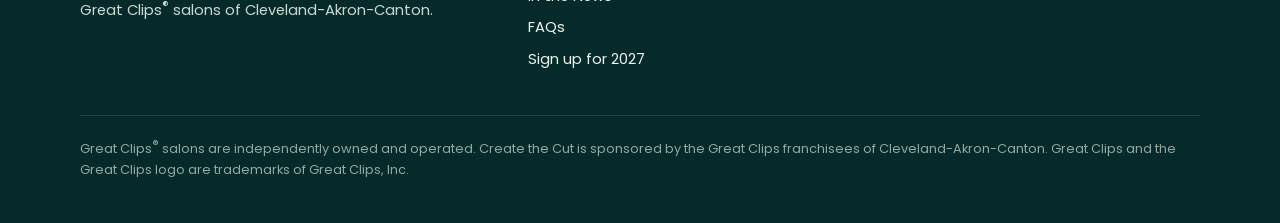
==== commit 4d421e1f: "Event page: at-a-glance grid as even 3x2 (2-col tablet, 1-col phone) Co-Authored-By: Claude Opus 5.5" ====
--- a/event.html
+++ b/event.html
@@ -13,7 +13,7 @@
 <link rel="preconnect" href="https://fonts.googleapis.com">
 <link rel="preconnect" href="https://fonts.gstatic.com" crossorigin>
 <link href="https://fonts.googleapis.com/css2?family=Poppins:wght@400;500;600;700;800&display=swap" rel="stylesheet">
-<link rel="stylesheet" href="assets/css/site.css?v=1793300471">
+<link rel="stylesheet" href="assets/css/site.css?v=1793361524">
 </head>
 <body>
 <a class="skip" href="#main">Skip to content</a>
@@ -130,6 +130,6 @@
   <button class="x" aria-label="Close">×</button><button class="prev" aria-label="Previous photo">‹</button>
   <img alt=""><button class="next" aria-label="Next photo">›</button>
 </div>
-<script src="assets/js/site.js?v=1793300471"></script>
+<script src="assets/js/site.js?v=1793361524"></script>
 </body>
 </html>
--- a/assets/css/site.css
+++ b/assets/css/site.css
@@ -142,11 +142,14 @@
 .sched li { display: grid; grid-template-columns: 130px 1fr; gap: 16px; padding: 14px 0; border-bottom: 1px solid var(--line); }
 .sched li b { color: var(--jade-ink); }
 @media (max-width: 520px) { .sched li { grid-template-columns: 1fr; gap: 2px; } }
-.glance { display: grid; grid-template-columns: repeat(auto-fit, minmax(220px, 1fr)); gap: 0; border: 1px solid var(--line); border-radius: var(--radius); overflow: hidden; background: #fff; }
+.glance { display: grid; grid-template-columns: repeat(3, 1fr); gap: 0; border: 1px solid var(--line); border-radius: var(--radius); overflow: hidden; background: #fff; }
 .glance div { padding: 22px; border-right: 1px solid var(--line); border-bottom: 1px solid var(--line); }
 .glance small { display: block; text-transform: uppercase; letter-spacing: .1em; font-weight: 700; font-size: .72rem; color: var(--jade-ink); margin-bottom: 4px; }
 .glance strong { display: block; font-size: 1.12rem; color: var(--dark); }
 .glance span { color: var(--muted); font-size: .92rem; }
+.glance { margin-right: 0; } .glance div { margin: 0 -1px -1px 0; }
+@media (max-width: 860px) { .glance { grid-template-columns: repeat(2, 1fr); } }
+@media (max-width: 520px) { .glance { grid-template-columns: 1fr; } }
 .tag { display: inline-block; background: var(--mint); color: var(--dark); font-weight: 600; font-size: .78rem; padding: 3px 10px; border-radius: 999px; }
 .tba { background: #fff4d6; color: #6b4b00; }
 
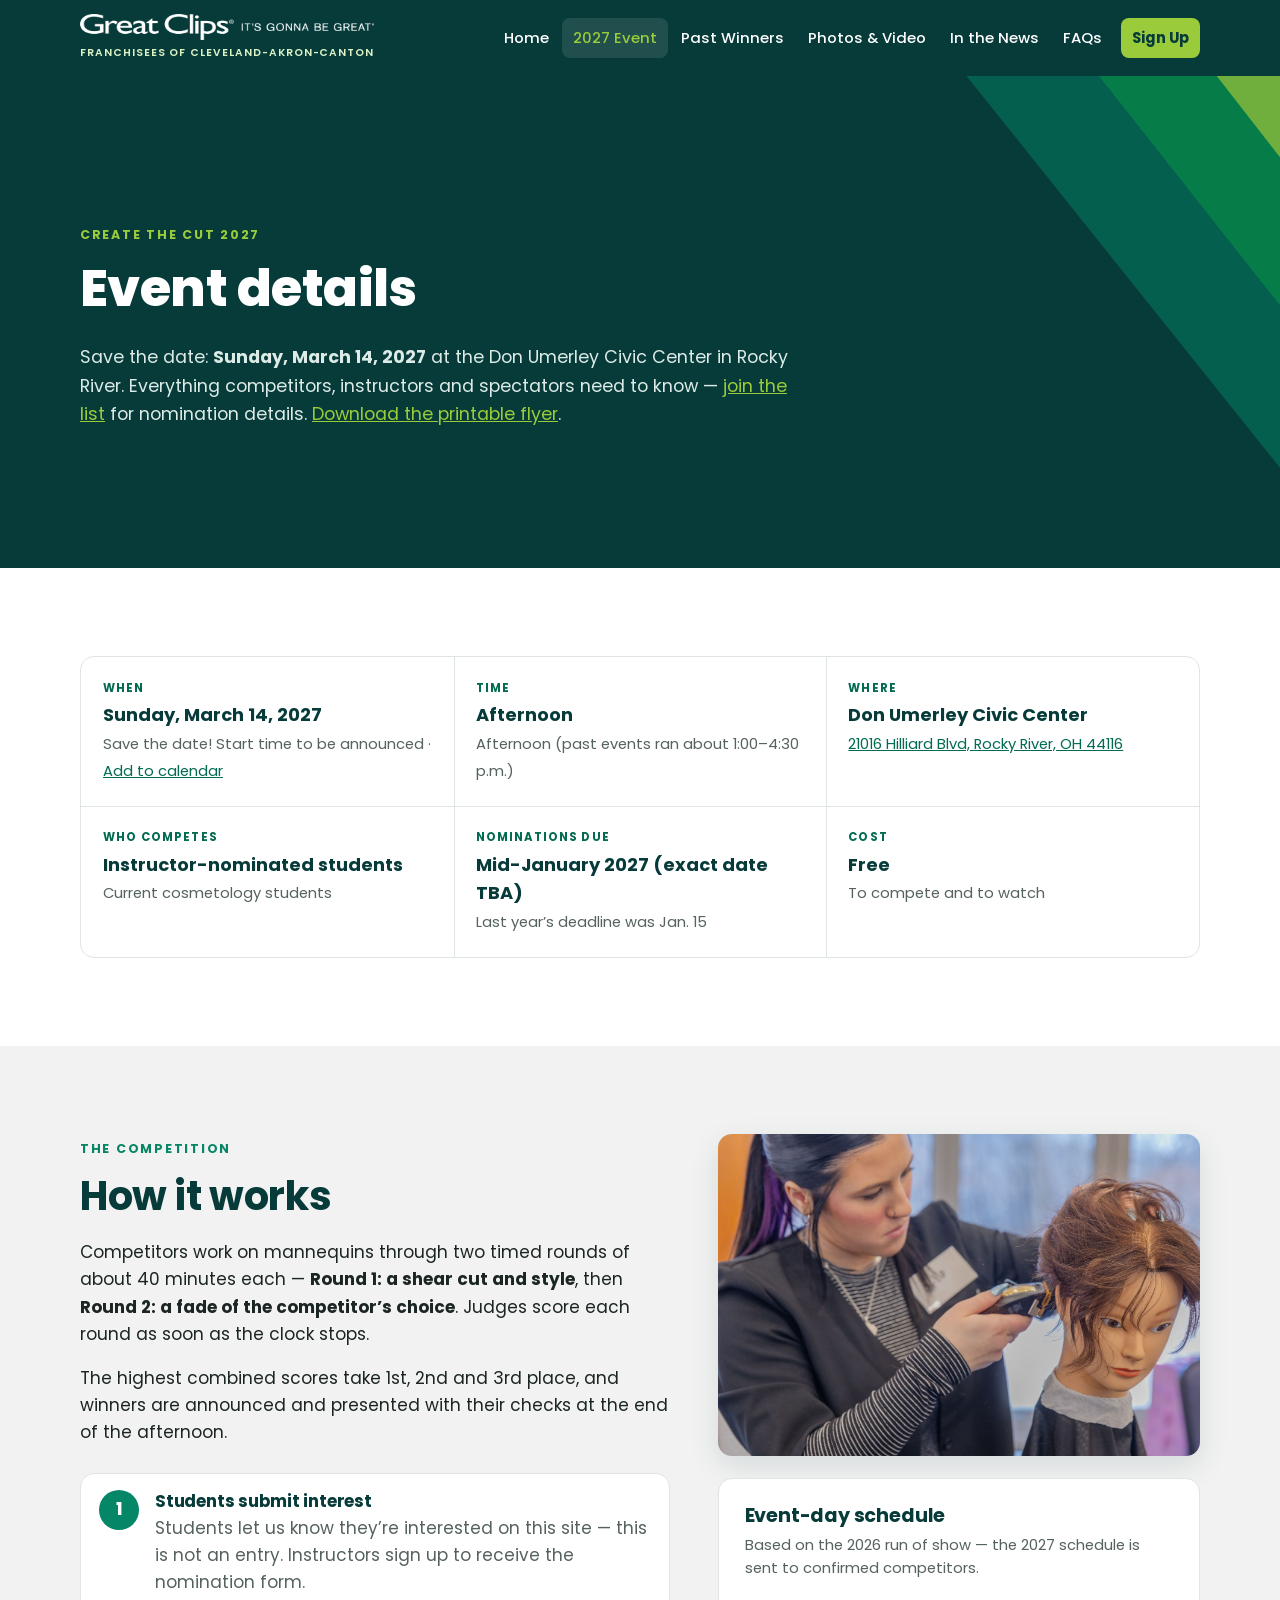
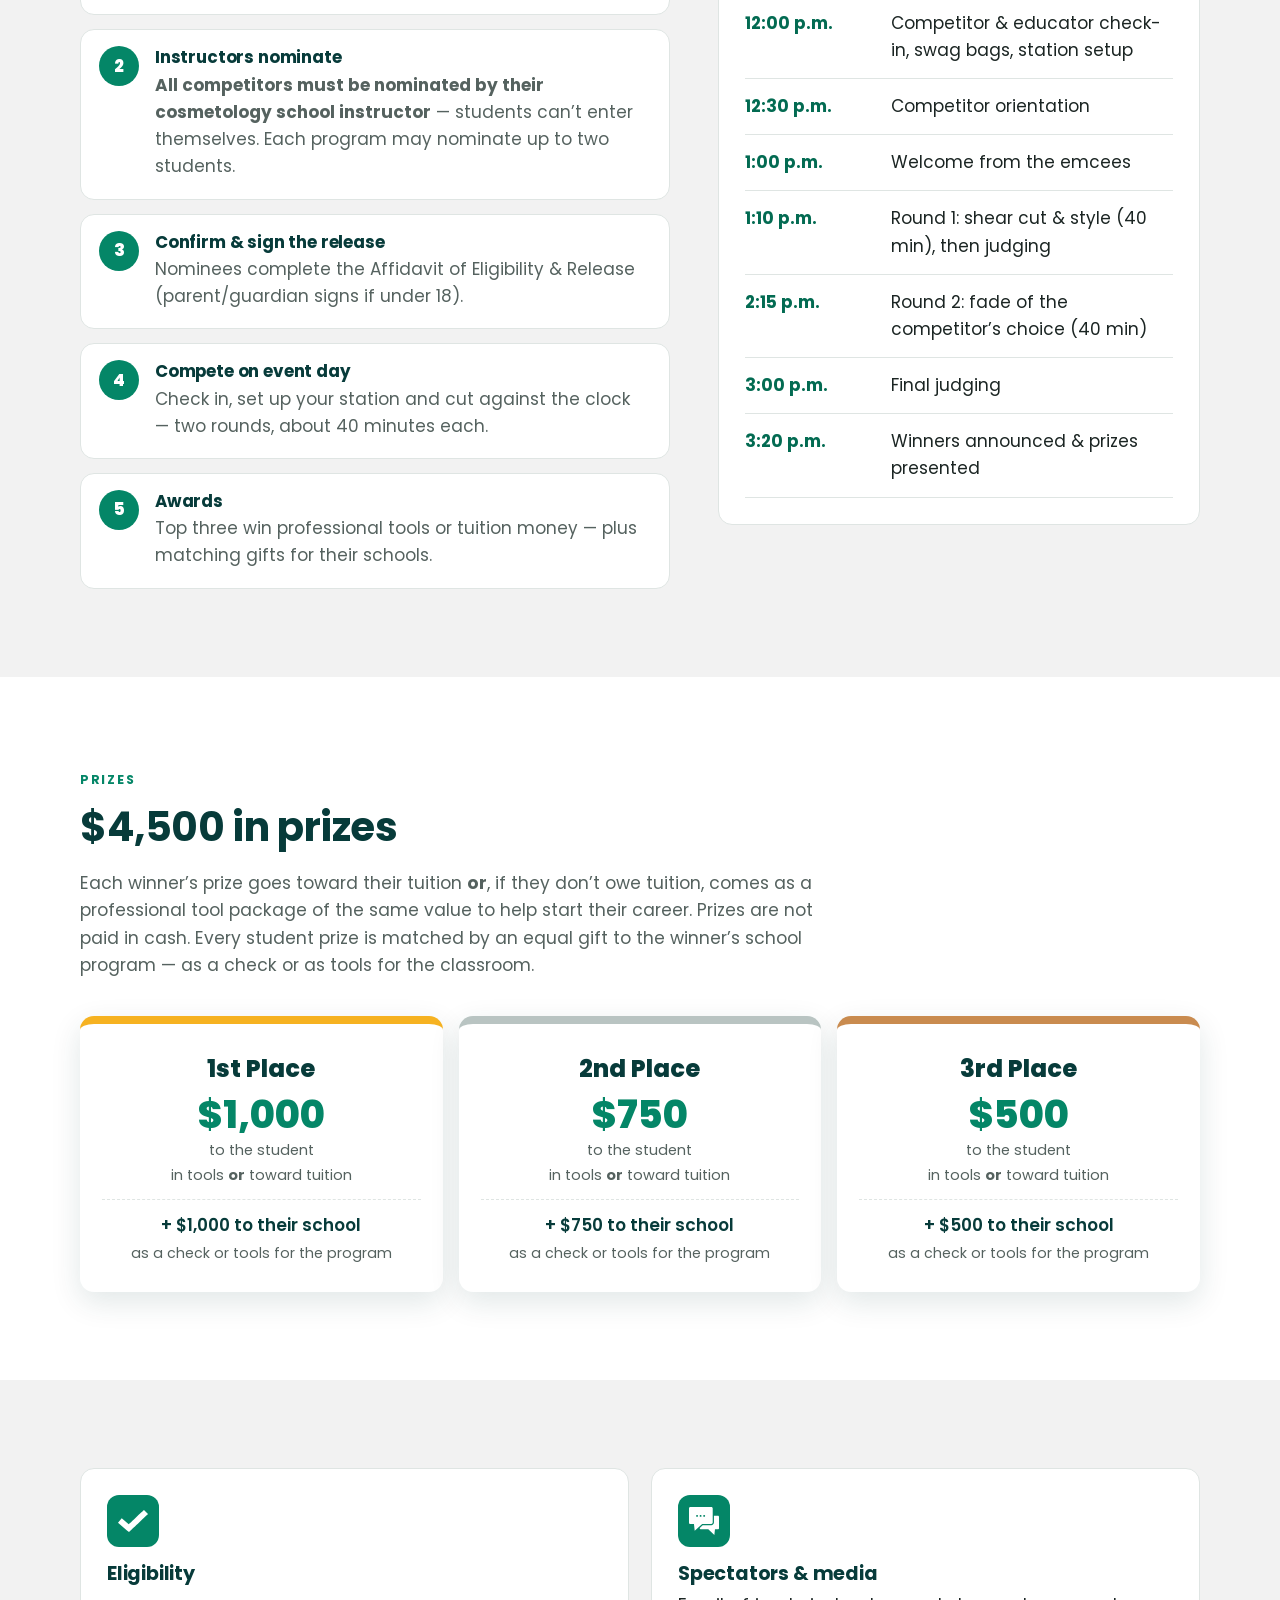
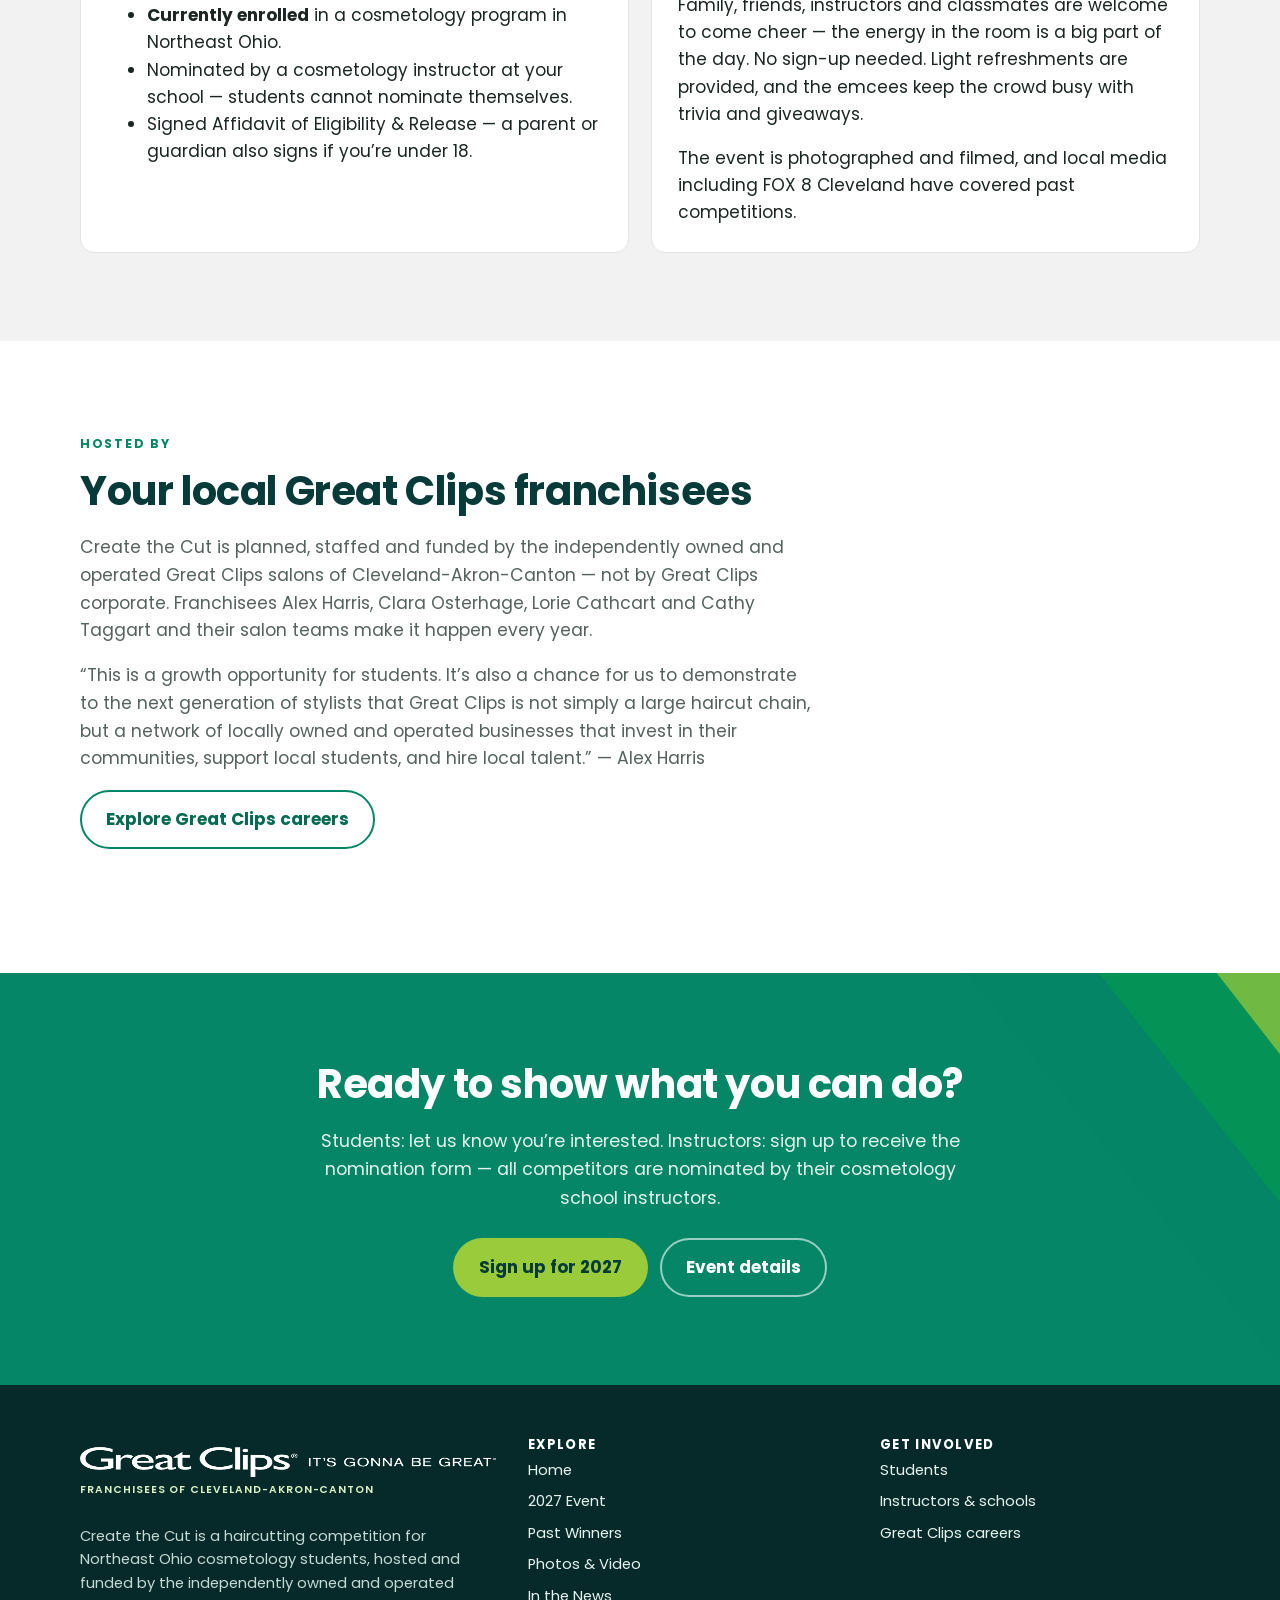
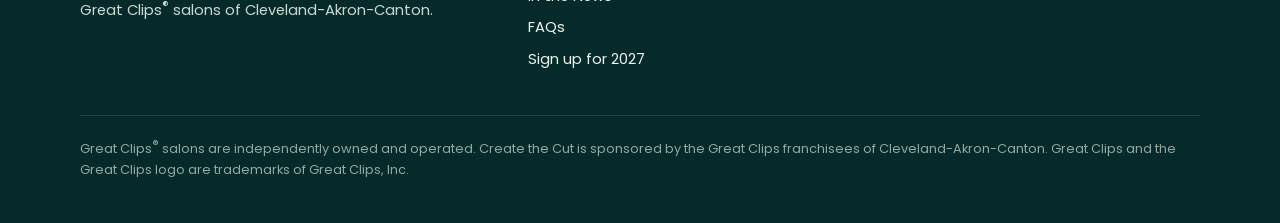
==== commit 79f8f032: "Drop redundant 'graduates are not eligible' wording Co-Authored-By: Claude Opus 5.5 <noreply@anthrop" ====
--- a/event.html
+++ b/event.html
@@ -13,7 +13,7 @@
 <link rel="preconnect" href="https://fonts.googleapis.com">
 <link rel="preconnect" href="https://fonts.gstatic.com" crossorigin>
 <link href="https://fonts.googleapis.com/css2?family=Poppins:wght@400;500;600;700;800&display=swap" rel="stylesheet">
-<link rel="stylesheet" href="assets/css/site.css?v=1793361524">
+<link rel="stylesheet" href="assets/css/site.css?v=1793361626">
 </head>
 <body>
 <a class="skip" href="#main">Skip to content</a>
@@ -81,7 +81,7 @@
 <section class="band-gray"><div class="wrap grid g2">
   <div class="card"><div class="ico"><img src="assets/icons/checkmark.svg" alt=""></div><h3>Eligibility</h3>
     <ul>
-      <li><b>Currently enrolled</b> in a cosmetology program in Northeast Ohio — graduates are not eligible.</li>
+      <li><b>Currently enrolled</b> in a cosmetology program in Northeast Ohio.</li>
       <li>Nominated by a cosmetology instructor at your school — students cannot nominate themselves.</li>
       <li>Signed Affidavit of Eligibility &amp; Release — a parent or guardian also signs if you’re under 18.</li>
     </ul></div>
@@ -130,6 +130,6 @@
   <button class="x" aria-label="Close">×</button><button class="prev" aria-label="Previous photo">‹</button>
   <img alt=""><button class="next" aria-label="Next photo">›</button>
 </div>
-<script src="assets/js/site.js?v=1793361524"></script>
+<script src="assets/js/site.js?v=1793361626"></script>
 </body>
 </html>
--- a/assets/css/site.css
+++ b/assets/css/site.css
@@ -163,13 +163,17 @@
 .meta { display: flex; flex-wrap: wrap; gap: 8px; }
 .podium { display: grid; grid-template-columns: repeat(auto-fit, minmax(220px, 1fr)); gap: 16px; margin: 26px 0; }
 @media (max-width: 760px) { .podium { grid-template-columns: 1fr; } }
-.winner { border-radius: var(--radius); padding: 22px; background: var(--dark); color: #fff; position: relative; overflow: hidden; }
+.winner { border-radius: var(--radius); padding: 22px; background: var(--dark); color: #fff; position: relative; overflow: hidden; display: flex; flex-direction: column; }
+.winner > * { flex-shrink: 0; }
+.winner .medal { align-self: flex-start; }
+.winner .sc { margin-bottom: 14px; }
+.winner .sc + .amt { margin-top: auto; }
 .winner .medal { width: 46px; height: 46px; border-radius: 50%; display: grid; place-items: center; font-weight: 800; color: var(--dark); background: var(--marigold); margin-bottom: 12px; }
 .winner.p2 .medal { background: #d5dddb; }
 .winner.p3 .medal { background: #d9a06b; }
 .winner .nm { font-size: 1.3rem; font-weight: 700; line-height: 1.2; }
 .winner .sc { color: var(--mint); font-size: .95rem; margin-top: 4px; }
-.winner .amt { margin-top: 14px; font-size: .88rem; color: #cde6de; }
+.winner .amt { margin-top: 6px; font-size: .88rem; color: #cde6de; }
 .winner .amt b { color: var(--lime); }
 .pending { border: 2px dashed var(--line); border-radius: var(--radius); padding: 22px; color: var(--muted); background: #fff; margin: 22px 0; }
 details.roster { background: #fff; border: 1px solid var(--line); border-radius: var(--radius); margin-top: 18px; }
